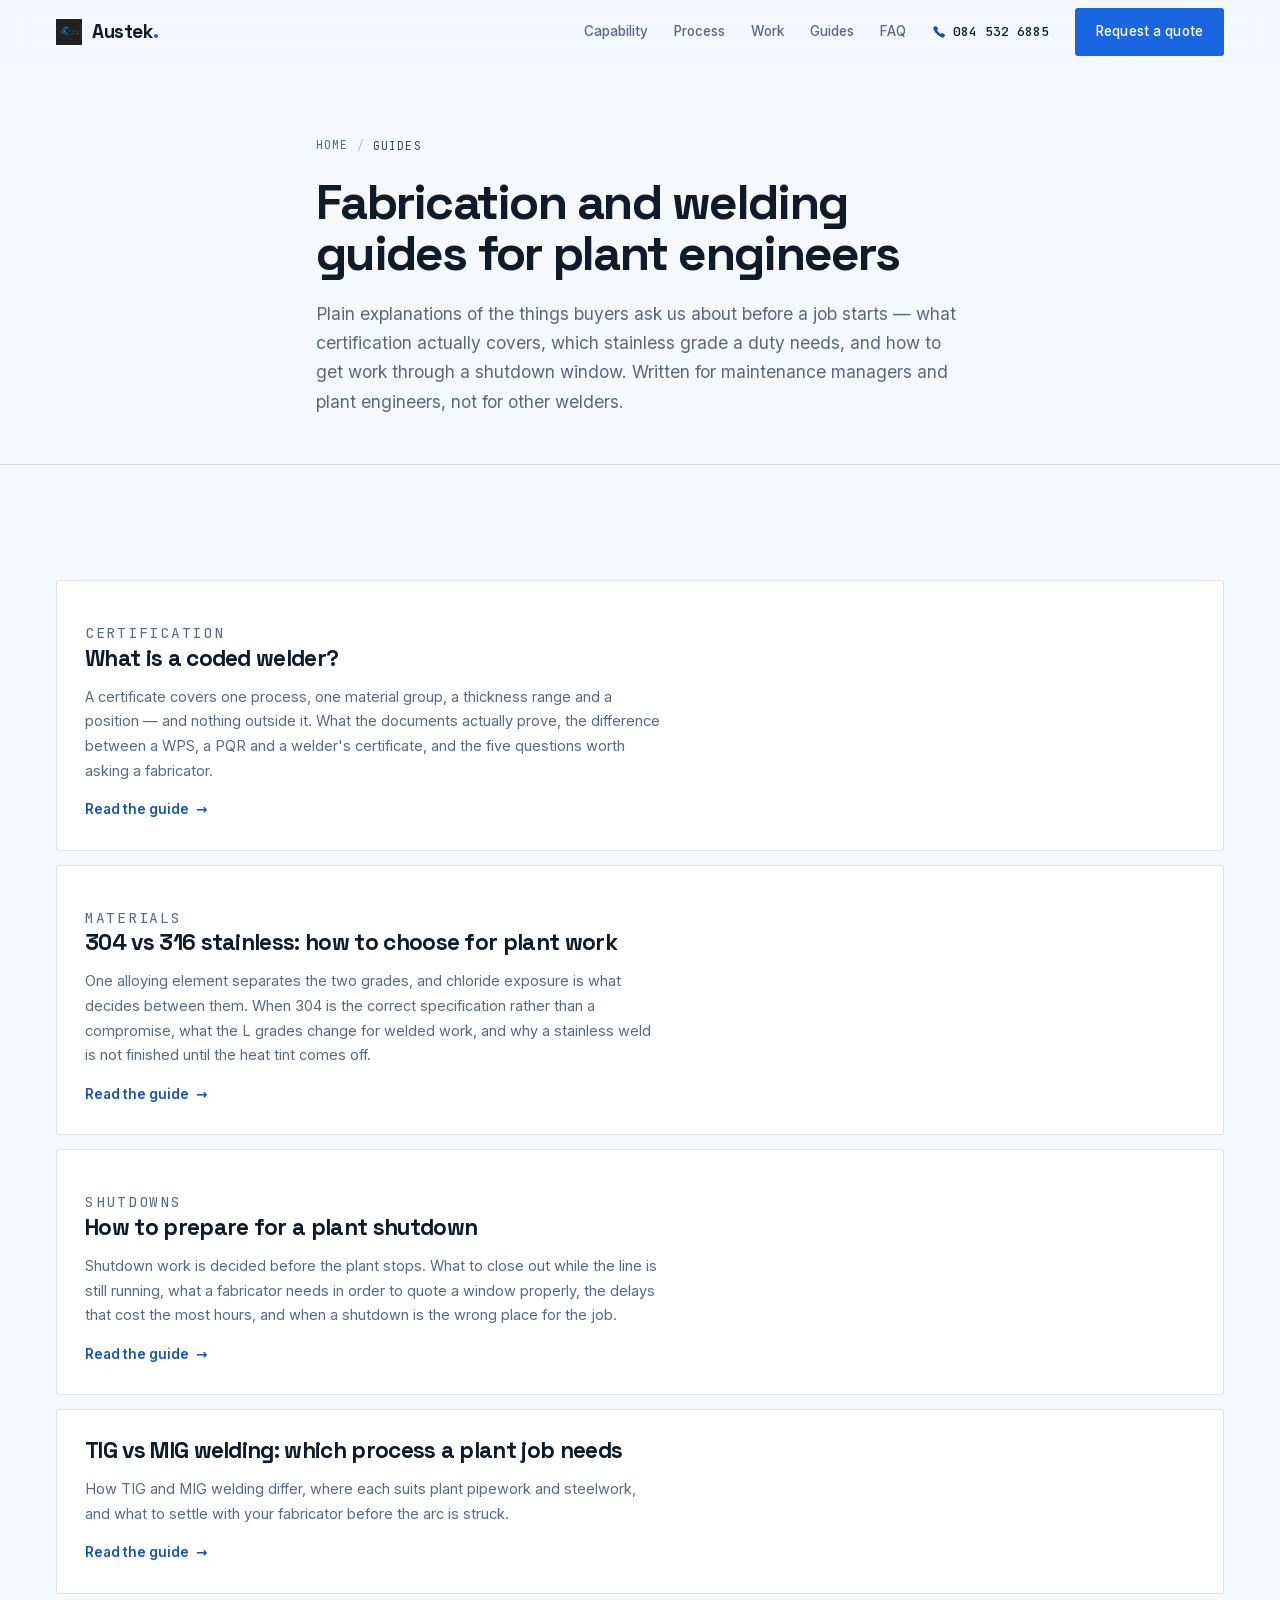
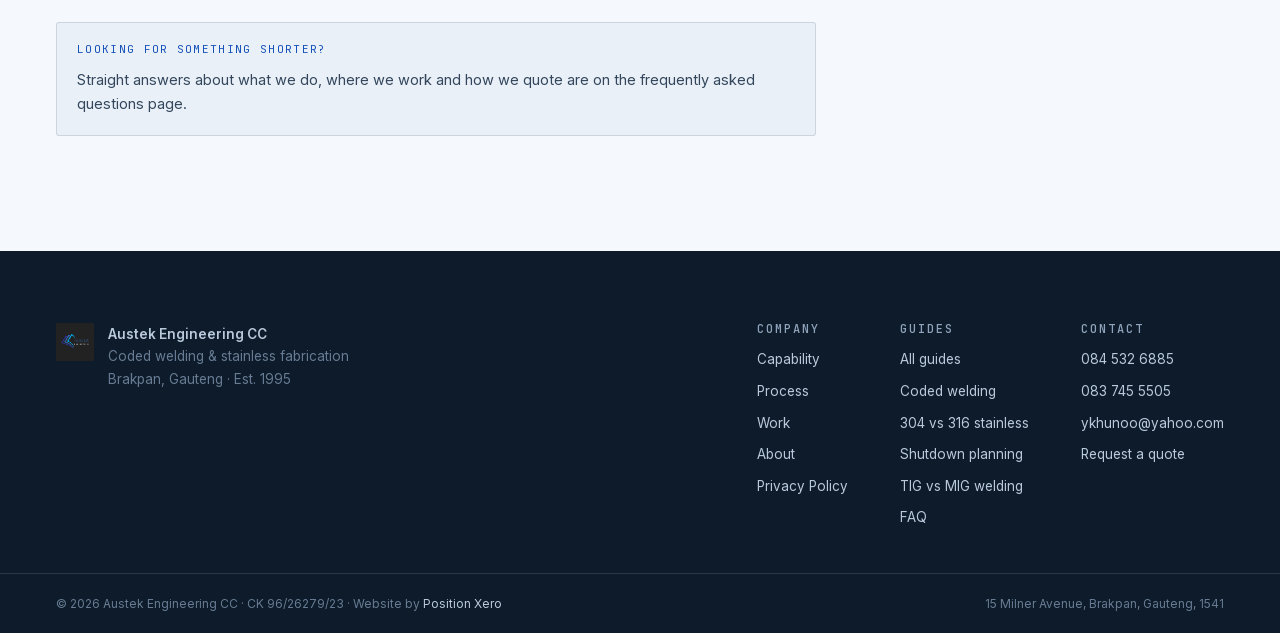
==== blog/index.html @ 7a865aeb "Fonts: test without the two font preloads The self-hosted fonts are still found from styles.css stra" ====
<!doctype html>
<html lang="en-ZA">
<head>
<meta charset="utf-8">
<meta name="viewport" content="width=device-width, initial-scale=1">
<script async src="https://www.googletagmanager.com/gtag/js?id=G-FDWZPK8DP4"></script>
<script>window.dataLayer = window.dataLayer || []; function gtag(){dataLayer.push(arguments);} gtag('js', new Date()); gtag('config', 'G-FDWZPK8DP4');</script>
<title>Fabrication &amp; Welding Guides for Plant Engineers | Austek</title>
<meta name="description" content="Practical guides for plant engineers in Gauteng: welder certification, TIG and MIG welding, stainless steel grades and plant shutdown planning.">
<meta name="theme-color" content="#0d1b2a">
<link rel="canonical" href="https://austekengineering.co.za/blog/">

<meta property="og:type" content="website">
<meta property="og:title" content="Guides — Austek Engineering">
<meta property="og:description" content="Practical guides on coded welding, TIG and MIG, stainless steel grades and plant shutdown work.">
<meta property="og:image" content="https://austekengineering.co.za/assets/img/job-pipework.jpg">
<meta property="og:url" content="https://austekengineering.co.za/blog/">
<meta property="og:locale" content="en_ZA">
<meta name="twitter:card" content="summary_large_image">

<link rel="icon" href="/assets/img/favicon.svg?v=4" type="image/svg+xml">
<link rel="apple-touch-icon" href="/assets/img/austek-logo.png">

<link rel="stylesheet" href="/assets/css/styles.css?v=11">
<link rel="stylesheet" href="/assets/css/pages.css?v=3">

<script type="application/ld+json">
{
  "@context":"https://schema.org",
  "@type":"Blog",
  "name":"Austek Engineering guides",
  "description":"Practical guides on coded welding, TIG and MIG, stainless steel grades and plant shutdown work.",
  "url":"https://austekengineering.co.za/blog/",
  "inLanguage":"en-ZA",
  "publisher":{"@type":"Organization","name":"Austek Engineering CC","@id":"https://austekengineering.co.za/#business"},
  "blogPost":[
    {
      "@type":"BlogPosting",
      "headline":"What is a coded welder?",
      "url":"https://austekengineering.co.za/blog/what-is-a-coded-welder/",
      "datePublished":"2026-09-23",
      "dateModified":"2026-09-23"
    },
    {
      "@type":"BlogPosting",
      "headline":"304 vs 316 stainless: how to choose for plant work",
      "url":"https://austekengineering.co.za/blog/304-vs-316-stainless-steel/",
      "datePublished":"2026-09-23",
      "dateModified":"2026-09-23"
    },
    {
      "@type":"BlogPosting",
      "headline":"How to prepare for a plant shutdown",
      "url":"https://austekengineering.co.za/blog/plant-shutdown-preparation/",
      "datePublished":"2026-09-23",
      "dateModified":"2026-09-23"
    },
    {
      "@type":"BlogPosting",
      "headline":"TIG vs MIG welding: which process a plant job needs",
      "url":"https://austekengineering.co.za/blog/tig-vs-mig-welding/",
      "datePublished":"2026-10-07",
      "dateModified":"2026-10-07"
    }
  ]
}
</script>
<script type="application/ld+json">
{
  "@context":"https://schema.org",
  "@type":"BreadcrumbList",
  "itemListElement":[
    {"@type":"ListItem","position":1,"name":"Home","item":"https://austekengineering.co.za/"},
    {"@type":"ListItem","position":2,"name":"Guides"}
  ]
}
</script>
<script type="text/javascript">(function(c,l,a,r,i,t,y){c[a]=c[a]||function(){(c[a].q=c[a].q||[]).push(arguments)};t=l.createElement(r);t.async=1;t.src="https://www.clarity.ms/tag/"+i;y=l.getElementsByTagName(r)[0];y.parentNode.insertBefore(t,y);})(window, document, "clarity", "script", "yxicixf503");</script>
</head>
<body>

<a class="skip" href="#main">Skip to content</a>

<header class="hdr" id="hdr">
  <div class="wrap hdr__in">
    <a class="brand" href="/" aria-label="Austek Engineering home">
      <img src="/assets/img/austek-logo.png" alt="" width="250" height="250" decoding="async">
      <span class="brand__name">Austek<span class="brand__dot">.</span></span>
    </a>

    <nav class="nav" id="nav" aria-label="Primary">
      <a href="/#capability">Capability</a>
      <a href="/#process">Process</a>
      <a href="/#work">Work</a>
      <a href="/blog/">Guides</a>
      <a href="/faq/">FAQ</a>
      <a class="nav__call" href="tel:+27845326885">
        <svg viewBox="0 0 16 16" width="14" height="14" aria-hidden="true"><path fill="currentColor" d="M5.2 1.6a1.2 1.2 0 0 0-1.6-.3L2.3 2.2C1.5 2.8 1.2 3.9 1.7 4.8a19.7 19.7 0 0 0 9.5 9.5c.9.5 2 .2 2.6-.6l.9-1.3a1.2 1.2 0 0 0-.3-1.6l-2.2-1.5a1.2 1.2 0 0 0-1.5.2l-.8.8a15.6 15.6 0 0 1-4.2-4.2l.8-.8a1.2 1.2 0 0 0 .2-1.5L5.2 1.6Z"/></svg>
        084 532 6885
      </a>
      <a class="btn btn--arc" href="/#contact">Request a quote</a>
    </nav>

    <button class="burger" id="burger" aria-expanded="false" aria-controls="nav" aria-label="Open menu">
      <span></span><span></span>
    </button>
  </div>
</header>

<main id="main">

  <section class="phead">
    <div class="wrap phead__in">
      <nav class="crumb" aria-label="Breadcrumb">
        <a href="/">Home</a> <i>/</i>
        <span aria-current="page">Guides</span>
      </nav>
      <h1>Fabrication and welding guides for plant engineers</h1>
      <p class="phead__sub">
        Plain explanations of the things buyers ask us about before a job starts &mdash; what
        certification actually covers, which stainless grade a duty needs, and how to get work
        through a shutdown window. Written for maintenance managers and plant engineers, not for
        other welders.
      </p>
    </div>
  </section>

  <section class="sec">
    <div class="wrap">
      <ul class="plist">

        <li class="pitem">
          <a href="/blog/what-is-a-coded-welder/">
            <p class="pitem__k">Certification</p>
            <h2>What is a coded welder?</h2>
            <p>
              A certificate covers one process, one material group, a thickness range and a position
              &mdash; and nothing outside it. What the documents actually prove, the difference
              between a WPS, a PQR and a welder's certificate, and the five questions worth asking
              a fabricator.
            </p>
            <span class="pitem__go">Read the guide <span aria-hidden="true">&rarr;</span></span>
          </a>
        </li>

        <li class="pitem">
          <a href="/blog/304-vs-316-stainless-steel/">
            <p class="pitem__k">Materials</p>
            <h2>304 vs 316 stainless: how to choose for plant work</h2>
            <p>
              One alloying element separates the two grades, and chloride exposure is what decides
              between them. When 304 is the correct specification rather than a compromise, what the
              L grades change for welded work, and why a stainless weld is not finished until the
              heat tint comes off.
            </p>
            <span class="pitem__go">Read the guide <span aria-hidden="true">&rarr;</span></span>
          </a>
        </li>

        <li class="pitem">
          <a href="/blog/plant-shutdown-preparation/">
            <p class="pitem__k">Shutdowns</p>
            <h2>How to prepare for a plant shutdown</h2>
            <p>
              Shutdown work is decided before the plant stops. What to close out while the line is
              still running, what a fabricator needs in order to quote a window properly, the delays
              that cost the most hours, and when a shutdown is the wrong place for the job.
            </p>
            <span class="pitem__go">Read the guide <span aria-hidden="true">&rarr;</span></span>
          </a>
        </li>

        <li class="pitem">
          <a href="/blog/tig-vs-mig-welding/">
            <h2>TIG vs MIG welding: which process a plant job needs</h2>
            <p>
              How TIG and MIG welding differ, where each suits plant pipework and steelwork, and what to settle with your fabricator before the arc is struck.
            </p>
            <span class="pitem__go">Read the guide <span aria-hidden="true">&rarr;</span></span>
          </a>
        </li>

      </ul>

      <div class="note" style="max-width:760px">
        <span class="note__k">Looking for something shorter?</span>
        <p>
          Straight answers about what we do, where we work and how we quote are on the
          <a href="/faq/">frequently asked questions page</a>.
        </p>
      </div>
    </div>
  </section>

</main>

<footer class="ftr">
  <div class="wrap ftr__in">
    <div class="ftr__brand">
      <img src="/assets/img/austek-logo.png" alt="" width="250" height="250" decoding="async" loading="lazy">
      <p><b>Austek Engineering CC</b><br>Coded welding &amp; stainless fabrication<br>Brakpan, Gauteng &middot; Est. 1995</p>
    </div>
    <nav class="ftr__nav" aria-label="Footer">
      <div>
        <h2>Company</h2>
        <a href="/#capability">Capability</a>
        <a href="/#process">Process</a>
        <a href="/#work">Work</a>
        <a href="/#about">About</a>
        <a href="/privacy/">Privacy Policy</a>
      </div>
      <div>
        <h2>Guides</h2>
        <a href="/blog/">All guides</a>
        <a href="/blog/what-is-a-coded-welder/">Coded welding</a>
        <a href="/blog/304-vs-316-stainless-steel/">304 vs 316 stainless</a>
        <a href="/blog/plant-shutdown-preparation/">Shutdown planning</a>
        <a href="/blog/tig-vs-mig-welding/">TIG vs MIG welding</a>
        <a href="/faq/">FAQ</a>
      </div>
      <div>
        <h2>Contact</h2>
        <a href="tel:+27845326885">084 532 6885</a>
        <a href="tel:+27837455505">083 745 5505</a>
        <a href="mailto:ykhunoo@yahoo.com">ykhunoo@yahoo.com</a>
        <a href="/#contact">Request a quote</a>
      </div>
    </nav>
  </div>
  <div class="wrap ftr__base">
    <p>&copy; <span id="yr">2026</span> Austek Engineering CC &middot; CK 96/26279/23<span class="ftr__sep" aria-hidden="true"> &middot; </span><span class="ftr__credit">Website by <a href="https://www.positionxero.com/">Position Xero</a></span></p>
    <p>15 Milner Avenue, Brakpan, Gauteng, 1541</p>
  </div>
</footer>

<a class="callfab" href="tel:+27845326885" aria-label="Call Austek Engineering">
  <svg viewBox="0 0 16 16" width="20" height="20" aria-hidden="true"><path fill="currentColor" d="M5.2 1.6a1.2 1.2 0 0 0-1.6-.3L2.3 2.2C1.5 2.8 1.2 3.9 1.7 4.8a19.7 19.7 0 0 0 9.5 9.5c.9.5 2 .2 2.6-.6l.9-1.3a1.2 1.2 0 0 0-.3-1.6l-2.2-1.5a1.2 1.2 0 0 0-1.5.2l-.8.8a15.6 15.6 0 0 1-4.2-4.2l.8-.8a1.2 1.2 0 0 0 .2-1.5L5.2 1.6Z"/></svg>
</a>

<script src="/assets/js/main.js?v=5" defer></script>
</body>
</html>
---- assets/css/styles.css ----
/* ==========================================================
   Austek Engineering CC — stylesheet
   White ground, navy ink, arc-blue accent.
   Navy panels bookend the page: hero, contact, footer.
   ========================================================== */

/* Fonts, served from this site (18 October 2026). These are Google Fonts' own
   files and @font-face rules for the old fonts.googleapis.com link (Space
   Grotesk v22, Inter v20, JetBrains Mono v24; Latin and Latin Extended
   subsets), so the text looks exactly as before. The page no longer waits for
   a stylesheet from two other servers before it can paint. */
@font-face{font-family:'Inter';font-style:normal;font-weight:400;font-display:swap;src:url(/assets/fonts/inter-latin-ext.woff2) format('woff2');unicode-range:U+0100-02BA, U+02BD-02C5, U+02C7-02CC, U+02CE-02D7, U+02DD-02FF, U+0304, U+0308, U+0329, U+1D00-1DBF, U+1E00-1E9F, U+1EF2-1EFF, U+2020, U+20A0-20AB, U+20AD-20C4, U+2113, U+2C60-2C7F, U+A720-A7FF}
@font-face{font-family:'Inter';font-style:normal;font-weight:400;font-display:swap;src:url(/assets/fonts/inter-latin.woff2) format('woff2');unicode-range:U+0000-00FF, U+0131, U+0152-0153, U+02BB-02BC, U+02C6, U+02DA, U+02DC, U+0304, U+0308, U+0329, U+2000-206F, U+20AC, U+2122, U+2191, U+2193, U+2212, U+2215, U+FEFF, U+FFFD}
@font-face{font-family:'Inter';font-style:normal;font-weight:500;font-display:swap;src:url(/assets/fonts/inter-latin-ext.woff2) format('woff2');unicode-range:U+0100-02BA, U+02BD-02C5, U+02C7-02CC, U+02CE-02D7, U+02DD-02FF, U+0304, U+0308, U+0329, U+1D00-1DBF, U+1E00-1E9F, U+1EF2-1EFF, U+2020, U+20A0-20AB, U+20AD-20C4, U+2113, U+2C60-2C7F, U+A720-A7FF}
@font-face{font-family:'Inter';font-style:normal;font-weight:500;font-display:swap;src:url(/assets/fonts/inter-latin.woff2) format('woff2');unicode-range:U+0000-00FF, U+0131, U+0152-0153, U+02BB-02BC, U+02C6, U+02DA, U+02DC, U+0304, U+0308, U+0329, U+2000-206F, U+20AC, U+2122, U+2191, U+2193, U+2212, U+2215, U+FEFF, U+FFFD}
@font-face{font-family:'Inter';font-style:normal;font-weight:600;font-display:swap;src:url(/assets/fonts/inter-latin-ext.woff2) format('woff2');unicode-range:U+0100-02BA, U+02BD-02C5, U+02C7-02CC, U+02CE-02D7, U+02DD-02FF, U+0304, U+0308, U+0329, U+1D00-1DBF, U+1E00-1E9F, U+1EF2-1EFF, U+2020, U+20A0-20AB, U+20AD-20C4, U+2113, U+2C60-2C7F, U+A720-A7FF}
@font-face{font-family:'Inter';font-style:normal;font-weight:600;font-display:swap;src:url(/assets/fonts/inter-latin.woff2) format('woff2');unicode-range:U+0000-00FF, U+0131, U+0152-0153, U+02BB-02BC, U+02C6, U+02DA, U+02DC, U+0304, U+0308, U+0329, U+2000-206F, U+20AC, U+2122, U+2191, U+2193, U+2212, U+2215, U+FEFF, U+FFFD}
@font-face{font-family:'JetBrains Mono';font-style:normal;font-weight:400;font-display:swap;src:url(/assets/fonts/jetbrains-mono-latin-ext.woff2) format('woff2');unicode-range:U+0100-02BA, U+02BD-02C5, U+02C7-02CC, U+02CE-02D7, U+02DD-02FF, U+0304, U+0308, U+0329, U+1D00-1DBF, U+1E00-1E9F, U+1EF2-1EFF, U+2020, U+20A0-20AB, U+20AD-20C4, U+2113, U+2C60-2C7F, U+A720-A7FF}
@font-face{font-family:'JetBrains Mono';font-style:normal;font-weight:400;font-display:swap;src:url(/assets/fonts/jetbrains-mono-latin.woff2) format('woff2');unicode-range:U+0000-00FF, U+0131, U+0152-0153, U+02BB-02BC, U+02C6, U+02DA, U+02DC, U+0304, U+0308, U+0329, U+2000-206F, U+20AC, U+2122, U+2191, U+2193, U+2212, U+2215, U+FEFF, U+FFFD}
@font-face{font-family:'JetBrains Mono';font-style:normal;font-weight:500;font-display:swap;src:url(/assets/fonts/jetbrains-mono-latin-ext.woff2) format('woff2');unicode-range:U+0100-02BA, U+02BD-02C5, U+02C7-02CC, U+02CE-02D7, U+02DD-02FF, U+0304, U+0308, U+0329, U+1D00-1DBF, U+1E00-1E9F, U+1EF2-1EFF, U+2020, U+20A0-20AB, U+20AD-20C4, U+2113, U+2C60-2C7F, U+A720-A7FF}
@font-face{font-family:'JetBrains Mono';font-style:normal;font-weight:500;font-display:swap;src:url(/assets/fonts/jetbrains-mono-latin.woff2) format('woff2');unicode-range:U+0000-00FF, U+0131, U+0152-0153, U+02BB-02BC, U+02C6, U+02DA, U+02DC, U+0304, U+0308, U+0329, U+2000-206F, U+20AC, U+2122, U+2191, U+2193, U+2212, U+2215, U+FEFF, U+FFFD}
@font-face{font-family:'Space Grotesk';font-style:normal;font-weight:500;font-display:swap;src:url(/assets/fonts/space-grotesk-latin-ext.woff2) format('woff2');unicode-range:U+0100-02BA, U+02BD-02C5, U+02C7-02CC, U+02CE-02D7, U+02DD-02FF, U+0304, U+0308, U+0329, U+1D00-1DBF, U+1E00-1E9F, U+1EF2-1EFF, U+2020, U+20A0-20AB, U+20AD-20C4, U+2113, U+2C60-2C7F, U+A720-A7FF}
@font-face{font-family:'Space Grotesk';font-style:normal;font-weight:500;font-display:swap;src:url(/assets/fonts/space-grotesk-latin.woff2) format('woff2');unicode-range:U+0000-00FF, U+0131, U+0152-0153, U+02BB-02BC, U+02C6, U+02DA, U+02DC, U+0304, U+0308, U+0329, U+2000-206F, U+20AC, U+2122, U+2191, U+2193, U+2212, U+2215, U+FEFF, U+FFFD}
@font-face{font-family:'Space Grotesk';font-style:normal;font-weight:600;font-display:swap;src:url(/assets/fonts/space-grotesk-latin-ext.woff2) format('woff2');unicode-range:U+0100-02BA, U+02BD-02C5, U+02C7-02CC, U+02CE-02D7, U+02DD-02FF, U+0304, U+0308, U+0329, U+1D00-1DBF, U+1E00-1E9F, U+1EF2-1EFF, U+2020, U+20A0-20AB, U+20AD-20C4, U+2113, U+2C60-2C7F, U+A720-A7FF}
@font-face{font-family:'Space Grotesk';font-style:normal;font-weight:600;font-display:swap;src:url(/assets/fonts/space-grotesk-latin.woff2) format('woff2');unicode-range:U+0000-00FF, U+0131, U+0152-0153, U+02BB-02BC, U+02C6, U+02DA, U+02DC, U+0304, U+0308, U+0329, U+2000-206F, U+20AC, U+2122, U+2191, U+2193, U+2212, U+2215, U+FEFF, U+FFFD}
@font-face{font-family:'Space Grotesk';font-style:normal;font-weight:700;font-display:swap;src:url(/assets/fonts/space-grotesk-latin-ext.woff2) format('woff2');unicode-range:U+0100-02BA, U+02BD-02C5, U+02C7-02CC, U+02CE-02D7, U+02DD-02FF, U+0304, U+0308, U+0329, U+1D00-1DBF, U+1E00-1E9F, U+1EF2-1EFF, U+2020, U+20A0-20AB, U+20AD-20C4, U+2113, U+2C60-2C7F, U+A720-A7FF}
@font-face{font-family:'Space Grotesk';font-style:normal;font-weight:700;font-display:swap;src:url(/assets/fonts/space-grotesk-latin.woff2) format('woff2');unicode-range:U+0000-00FF, U+0131, U+0152-0153, U+02BB-02BC, U+02C6, U+02DA, U+02DC, U+0304, U+0308, U+0329, U+2000-206F, U+20AC, U+2122, U+2191, U+2193, U+2212, U+2215, U+FEFF, U+FFFD}

:root{
  /* light ground */
  --paper:#f5f8fc;
  --paper-2:#e9f0f8;
  --paper-3:#ffffff;
  --rule:rgba(13,27,42,.13);
  --rule-2:rgba(13,27,42,.26);

  /* ink */
  --ink:#0d1b2a;
  --ink-2:#33465c;
  --ink-3:#57697f;
  --ink-4:#8496aa;

  /* dark panels */
  --void:#0d1b2a;
  --void-2:#12253a;
  --void-3:#1a3350;
  --void-4:#24415f;
  --hair:rgba(238,244,251,.13);
  --hair-2:rgba(238,244,251,.24);
  --fg:#eef4fb;
  --fg-2:#b9c9db;
  --fg-3:#8fa3ba;
  --fg-4:#677c93;

  /* accent */
  --arc:#1a66e0;
  --arc-2:#3a82f0;
  --arc-ink:#1550b8;   /* blue that passes contrast for small text on white */

  --d:'Space Grotesk',system-ui,-apple-system,sans-serif;
  --b:'Inter',system-ui,-apple-system,sans-serif;
  --m:'JetBrains Mono',ui-monospace,SFMono-Regular,Menlo,monospace;

  --wrap:1280px;
  --pad:clamp(20px,4.4vw,56px);
  --sec:clamp(72px,9vw,132px);
  --hdr:64px;
  --ease:cubic-bezier(.22,1,.36,1);
}

*,*::before,*::after{box-sizing:border-box}
html{scroll-behavior:smooth;scroll-padding-top:calc(var(--hdr) + 12px);-webkit-text-size-adjust:100%}
body{
  margin:0;background:var(--paper);color:var(--ink);
  font-family:var(--b);font-size:16px;line-height:1.6;
  -webkit-font-smoothing:antialiased;overflow-x:hidden;
}
img{max-width:100%;height:auto;display:block}
a{color:inherit;text-decoration:none}
button,input,select,textarea{font:inherit;color:inherit}
h1,h2,h3,h4{font-family:var(--d);font-weight:700;letter-spacing:-.03em;line-height:1.02;margin:0}
p{margin:0}
::selection{background:var(--arc);color:#fff}

.wrap{width:100%;max-width:var(--wrap);margin-inline:auto;padding-inline:var(--pad)}
.skip{position:absolute;left:-9999px;top:0;z-index:200;background:var(--arc);color:#fff;padding:12px 18px;font-weight:600}
.skip:focus{left:0}
:focus-visible{outline:2px solid var(--arc);outline-offset:3px}

.dot{display:inline-block;width:6px;height:6px;border-radius:50%;background:var(--arc);flex:none}
.dot--live{background:#3aa85a;box-shadow:0 0 0 0 rgba(58,168,90,.5);animation:pulse 2.4s infinite}
@keyframes pulse{70%{box-shadow:0 0 0 7px rgba(58,168,90,0)}100%{box-shadow:0 0 0 0 rgba(58,168,90,0)}}

/* ───────── buttons ───────── */
.btn{
  display:inline-flex;align-items:center;justify-content:center;gap:9px;
  padding:12px 20px;border:1px solid transparent;border-radius:3px;
  font-family:var(--b);font-size:14px;font-weight:600;letter-spacing:.01em;
  cursor:pointer;transition:background .18s,border-color .18s,color .18s,transform .18s var(--ease);
}
.btn--lg{padding:15px 26px;font-size:15px}
.btn--full{width:100%}
.btn--arc{background:var(--arc);color:#fff}
.btn--arc:hover{background:var(--arc-2)}
.btn--ghost{border-color:var(--rule-2);color:var(--ink)}
.btn--ghost:hover{background:rgba(13,27,42,.06);border-color:var(--ink-3)}
.btn:active{transform:translateY(1px)}
/* ghost buttons sitting on a dark panel */
.hero .btn--ghost{border-color:var(--hair-2);color:var(--fg)}
.hero .btn--ghost:hover{background:rgba(238,244,251,.08);border-color:var(--fg-4)}

/* ───────── header ───────── */
.hdr{
  position:fixed;inset:0 0 auto 0;z-index:100;height:var(--hdr);
  background:rgba(245,248,252,.82);backdrop-filter:blur(14px);-webkit-backdrop-filter:blur(14px);
  border-bottom:1px solid transparent;transition:border-color .3s,background .3s;
}
.hdr.is-stuck{border-bottom-color:var(--rule);background:rgba(245,248,252,.96)}
.hdr__in{display:flex;align-items:center;justify-content:space-between;height:var(--hdr)}
.brand{display:inline-flex;align-items:center;gap:10px}
.brand img{width:26px;height:26px}
.brand__name{font-family:var(--d);font-weight:700;font-size:19px;letter-spacing:-.02em;color:var(--ink)}
.brand__dot{color:var(--arc)}

.nav{display:flex;align-items:center;gap:26px}
.nav>a{font-size:13.5px;font-weight:500;color:var(--ink-3);transition:color .18s}
.nav>a:hover{color:var(--ink)}
/* The header quote button is a .nav>a too, which turned its label grey on blue; keep it white. */
.nav>a.btn--arc,.nav>a.btn--arc:hover{color:#fff}
.nav__call{display:inline-flex;align-items:center;gap:7px;font-family:var(--m);font-size:13px!important;color:var(--ink)!important}
.nav__call svg{color:var(--arc-ink)}

.burger{display:none;width:40px;height:40px;background:none;border:1px solid var(--rule-2);border-radius:3px;cursor:pointer;padding:0;place-items:center;gap:5px}
.burger span{display:block;width:16px;height:1.5px;background:var(--ink);transition:transform .25s,opacity .2s}
/* The two grid rows stretch to fill the 38px inside the border, so the bars
   sit 21.5px apart, not 6.5px; at 3.25px they never met and drew a ">".
   10.75px brings both to the centre and makes the X. */
.burger[aria-expanded="true"] span:first-child{transform:translateY(10.75px) rotate(45deg)}
.burger[aria-expanded="true"] span:last-child{transform:translateY(-10.75px) rotate(-45deg)}

/* ───────── hero (dark panel) ───────── */
.hero{
  position:relative;background:var(--void);color:var(--fg);overflow:hidden;
  padding-top:calc(var(--hdr) + clamp(48px,7vw,92px));
  padding-bottom:clamp(48px,7vw,88px);
}
.weld{position:absolute;inset:0;width:100%;height:100%;display:block;z-index:0;pointer-events:none}
.hero::after{ /* keep text legible over the animation */
  content:'';position:absolute;inset:0;z-index:1;pointer-events:none;
  background:
    linear-gradient(180deg,rgba(13,27,42,.92) 0%,rgba(13,27,42,.88) 52%,rgba(13,27,42,.42) 84%,rgba(13,27,42,.12) 100%),
    linear-gradient(90deg,rgba(13,27,42,.62) 0%,rgba(13,27,42,.18) 58%,rgba(13,27,42,0) 100%);
}
.hero__in{position:relative;z-index:2;display:grid;grid-template-columns:minmax(0,1.05fr) minmax(0,.72fr);gap:clamp(32px,5vw,72px);align-items:center}

.tag{display:inline-flex;align-items:center;gap:9px;font-family:var(--m);font-size:11.5px;letter-spacing:.14em;text-transform:uppercase;color:var(--fg-3);margin-bottom:22px}
.hero__h1{font-size:clamp(3.2rem,10vw,7.2rem);letter-spacing:-.05em;line-height:.9;color:var(--fg)}
.arc{color:var(--arc)}
.hero__sub{margin-top:26px;max-width:46ch;font-size:clamp(1rem,1.5vw,1.12rem);color:var(--fg-2);line-height:1.65}
.hero__cta{display:flex;flex-wrap:wrap;gap:12px;margin-top:34px}

.creds{list-style:none;padding:0;margin:42px 0 0;display:flex;flex-direction:column;gap:12px;border-top:1px solid var(--hair);padding-top:22px}
.creds li{display:flex;align-items:center;gap:14px;font-family:var(--m);font-size:12.5px;letter-spacing:.06em;text-transform:uppercase;color:var(--fg-3)}
.creds__n{color:var(--arc);font-size:11px}

.hero__fig{margin:0;position:relative;border:1px solid var(--hair)}
.hero__fig img{width:100%;aspect-ratio:933/1180;object-fit:cover;filter:contrast(1.06) saturate(.9)}
.hero__fig figcaption{
  position:absolute;left:0;bottom:0;right:0;display:flex;align-items:center;gap:9px;
  padding:12px 14px;background:linear-gradient(transparent,rgba(13,27,42,.92));
  font-family:var(--m);font-size:11px;letter-spacing:.12em;text-transform:uppercase;color:var(--fg-2);
}

/* ───────── trust bar ───────── */
.trust{border-bottom:1px solid var(--rule);background:var(--paper-2)}
.trust__in{display:grid;grid-template-columns:repeat(4,1fr)}
.trust__i{padding:clamp(24px,3.4vw,40px) 0;text-align:center;border-left:1px solid var(--rule)}
.trust__i:first-child{border-left:none}
.trust__i b{display:block;font-family:var(--d);font-size:clamp(2rem,4vw,3rem);letter-spacing:-.04em;color:var(--ink);line-height:1}
.trust__i b i{font-style:normal;color:var(--arc-ink);font-size:.6em}
.trust__word{color:var(--arc-ink)!important}
.trust__i span{display:block;margin-top:9px;font-family:var(--m);font-size:12px;letter-spacing:.1em;text-transform:uppercase;color:var(--ink-3)}

/* ───────── marquee ───────── */
.mq{overflow:hidden;border-bottom:1px solid var(--rule);padding:16px 0;background:var(--paper)}
.mq__t{display:flex;align-items:center;gap:22px;width:max-content;animation:slide 42s linear infinite}
.mq__t span{font-family:var(--d);font-size:clamp(1.1rem,2.2vw,1.6rem);font-weight:600;letter-spacing:-.02em;color:var(--ink-4);white-space:nowrap}
.mq__t i{color:var(--arc);font-style:normal}
@keyframes slide{to{transform:translateX(-50%)}}

/* ───────── sections ───────── */
.sec{padding-block:var(--sec)}
.sec--rule{border-top:1px solid var(--rule)}
.shead{max-width:640px;margin-bottom:clamp(40px,5vw,64px)}
.shead__k{display:flex;align-items:center;gap:12px;font-family:var(--m);font-size:12px;letter-spacing:.16em;text-transform:uppercase;color:var(--ink-3);margin-bottom:18px}
.shead__k span{color:var(--arc-ink)}
.shead__h{font-size:clamp(2rem,4.6vw,3.4rem);color:var(--ink)}
.shead__p{margin-top:20px;color:var(--ink-3);line-height:1.7;max-width:56ch}

/* ───────── capability cards ───────── */
.cards{list-style:none;padding:0;margin:0;display:grid;grid-template-columns:repeat(3,1fr);gap:1px;background:var(--rule);border:1px solid var(--rule)}
.card{background:var(--paper-3);padding:clamp(24px,3vw,34px);transition:background .22s}
.card:hover{background:#fff}
.card__n{display:block;font-family:var(--m);font-size:11.5px;color:var(--arc-ink);letter-spacing:.1em;margin-bottom:16px}
.card h3{font-size:1.28rem;margin-bottom:12px;color:var(--ink)}
.card p{color:var(--ink-3);font-size:14.5px;line-height:1.68}

/* ───────── process ───────── */
.proc{display:grid;grid-template-columns:minmax(0,1fr);gap:0}
.steps{list-style:none;padding:0;margin:0;display:grid;grid-template-columns:repeat(5,1fr);gap:1px;background:var(--rule);border:1px solid var(--rule)}
.step{background:var(--paper-3);padding:clamp(22px,2.6vw,30px);position:relative}
.step__n{display:block;font-family:var(--m);font-size:11.5px;color:var(--arc-ink);letter-spacing:.1em;margin-bottom:14px}
.step h3{font-size:1.08rem;margin-bottom:10px;color:var(--ink)}
.step p{color:var(--ink-3);font-size:13.6px;line-height:1.6}

.spec{margin-top:1px;border:1px solid var(--rule);background:var(--rule);display:grid;grid-template-columns:repeat(6,1fr);gap:1px}
.spec__row{padding:16px 20px;background:var(--paper-2);display:flex;flex-direction:column;gap:5px}
.spec__row span{font-family:var(--m);font-size:12px;letter-spacing:.14em;text-transform:uppercase;color:var(--ink-3)}
.spec__row b{font-size:13.5px;font-weight:500;color:var(--ink-2)}

/* ───────── gallery ───────── */
.gal{list-style:none;padding:0;margin:0;display:grid;grid-template-columns:repeat(4,1fr);grid-auto-rows:200px;gap:12px}
.gal__i{position:relative;overflow:hidden;border:1px solid var(--rule);grid-column:span 2;grid-row:span 1;background:var(--paper-2)}
.gal__i--tall{grid-column:span 2;grid-row:span 2}
.gal__i img{width:100%;height:100%;object-fit:cover;filter:contrast(1.04) saturate(.92);transition:transform .6s var(--ease),filter .4s}
.gal__i:hover img{transform:scale(1.045);filter:contrast(1.07) saturate(1)}
.gal__c{
  position:absolute;left:0;right:0;bottom:0;display:flex;align-items:center;gap:10px;
  padding:14px 16px;background:linear-gradient(transparent,rgba(13,27,42,.9));
  font-family:var(--m);font-size:11px;letter-spacing:.12em;text-transform:uppercase;color:var(--fg-2);
}
.gal__c i{color:var(--arc);font-style:normal}

/* ───────── sites ───────── */
.sites{list-style:none;padding:0;margin:0;display:grid;grid-template-columns:repeat(3,1fr);gap:1px;background:var(--rule);border:1px solid var(--rule)}
.site{background:var(--paper-3);padding:clamp(24px,3vw,34px)}
.site__st{display:inline-flex;align-items:center;gap:8px;font-family:var(--m);font-size:12px;letter-spacing:.14em;text-transform:uppercase;color:var(--ink-3);margin-bottom:18px}
.site__st--on{color:#2b8347}
.site h3{font-size:1.35rem;margin-bottom:6px;color:var(--ink)}
.site__loc{font-family:var(--m);font-size:11px;letter-spacing:.14em;text-transform:uppercase;color:var(--arc-ink);margin-bottom:14px}
.site p:last-of-type{color:var(--ink-3);font-size:14.5px;line-height:1.68}
.site--next{background:var(--paper-2)}
.site__link{display:inline-flex;align-items:center;gap:8px;margin-top:18px;font-weight:600;font-size:14.5px;color:var(--arc-ink)}
.site__link:hover{gap:12px;transition:gap .2s}

/* ───────── about ───────── */
.about__in{display:grid;grid-template-columns:minmax(0,1.12fr) minmax(0,.72fr);gap:clamp(32px,5vw,68px);align-items:start}
.quote{margin:0 0 32px;padding:24px 0 24px 26px;border-left:2px solid var(--arc)}
.quote p{font-family:var(--d);font-size:clamp(1.15rem,2vw,1.5rem);font-weight:500;letter-spacing:-.02em;line-height:1.35;color:var(--ink)}
.quote footer{margin-top:16px;display:flex;flex-direction:column;gap:3px}
.quote footer b{font-family:var(--m);font-size:12px;letter-spacing:.1em;text-transform:uppercase;color:var(--ink-2);font-weight:500}
.quote footer span{font-family:var(--m);font-size:10.5px;letter-spacing:.14em;text-transform:uppercase;color:var(--ink-4)}
.prose{display:flex;flex-direction:column;gap:17px}
.prose p{color:var(--ink-3);line-height:1.75;font-size:15px}
.about__fig{margin:0;border:1px solid var(--rule)}
.about__fig img{width:100%;aspect-ratio:1/1.06;object-fit:cover;filter:contrast(1.04) saturate(.92)}

.vals{list-style:none;padding:0;margin:clamp(48px,6vw,80px) 0 0;display:grid;grid-template-columns:repeat(4,1fr);gap:1px;background:var(--rule);border:1px solid var(--rule)}
.val{background:var(--paper-3);padding:clamp(22px,2.6vw,30px)}
.val__n{display:block;font-family:var(--m);font-size:11px;color:var(--arc-ink);letter-spacing:.1em;margin-bottom:14px}
.val h3{font-size:1.05rem;margin-bottom:10px;color:var(--ink)}
.val p{color:var(--ink-3);font-size:13.6px;line-height:1.62}

/* ───────── contact (dark panel) ───────── */
.contact{background:var(--void-2);color:var(--fg);border-top:1px solid var(--rule)}
.contact .shead__h{color:var(--fg)}
.contact .shead__k{color:var(--fg-3)}
.contact .shead__k span{color:var(--arc)}
.contact .shead__p{color:var(--fg-2)}
.contact__in{display:grid;grid-template-columns:minmax(0,1fr) minmax(0,1.02fr);gap:clamp(36px,5vw,72px);align-items:start}
.det{list-style:none;padding:0;margin:clamp(32px,4vw,48px) 0 0;display:flex;flex-direction:column;gap:26px}
.det li{display:flex;flex-direction:column;gap:6px;padding-bottom:22px;border-bottom:1px solid var(--hair)}
.det li:last-child{border-bottom:none}
.det__k{font-family:var(--m);font-size:12px;letter-spacing:.16em;text-transform:uppercase;color:var(--fg-3)}
.det__v{font-size:16px;color:var(--fg-2);transition:color .18s;line-height:1.5}
a.det__v:hover{color:var(--arc)}
.det__v--big{font-family:var(--d);font-size:clamp(1.5rem,2.6vw,2rem);font-weight:700;letter-spacing:-.03em;color:var(--fg)}
.det__v--mono{font-family:var(--m);font-size:14px}

.fwrap{border:1px solid var(--hair);background:var(--void)}
.form{padding:clamp(24px,3vw,36px);display:flex;flex-direction:column;gap:18px}
.form__t{font-family:var(--m);font-size:11px;letter-spacing:.16em;text-transform:uppercase;color:var(--fg-4)}
.form__grid{display:grid;grid-template-columns:1fr 1fr;gap:18px}
.f{display:flex;flex-direction:column;gap:8px}
.f__l{font-family:var(--m);font-size:12px;letter-spacing:.14em;text-transform:uppercase;color:var(--fg-3)}
.f__l i{color:var(--arc);font-style:normal}
.f__i{
  width:100%;padding:12px 14px;background:var(--void-3);
  border:1px solid var(--hair);border-radius:3px;color:var(--fg);font-size:15px;
  transition:border-color .18s,background .18s;
}
.f__i:focus{outline:none;border-color:var(--arc);background:var(--void-4)}
.f__i--ta{resize:vertical;min-height:112px;font-family:var(--b);line-height:1.6}
.f__i::placeholder{color:var(--fg-4)}
select.f__i{appearance:none;background-image:linear-gradient(45deg,transparent 50%,var(--fg-3) 50%),linear-gradient(135deg,var(--fg-3) 50%,transparent 50%);background-position:calc(100% - 19px) 20px,calc(100% - 14px) 20px;background-size:5px 5px;background-repeat:no-repeat}
.f__e{font-size:12px;color:#ff8f8f;min-height:0}
.f.is-bad .f__i{border-color:#ff8f8f}
.hp{position:absolute;left:-9999px;width:1px;height:1px;opacity:0}
.form__note{font-size:12.5px;color:var(--fg-4);line-height:1.6}
.form__note a{color:var(--arc)}
.form.is-sent .form__note{color:#6fdc8c}

/* ───────── footer (dark) ───────── */
.ftr{background:var(--void);color:var(--fg);padding-top:clamp(48px,6vw,72px)}
.ftr__in{display:flex;flex-wrap:wrap;gap:44px;justify-content:space-between;padding-bottom:44px}
.ftr__brand{display:flex;gap:14px;align-items:flex-start;max-width:340px}
.ftr__brand img{width:38px;height:38px}
.ftr__brand p{font-size:13.5px;color:var(--fg-4);line-height:1.65}
.ftr__brand b{color:var(--fg-2);font-weight:600}
.ftr__nav{display:flex;flex-wrap:wrap;gap:52px}
.ftr__nav div{display:flex;flex-direction:column;gap:10px}
.ftr__nav h2,.ftr__nav h4{font-family:var(--m);font-size:12px;letter-spacing:.16em;text-transform:uppercase;color:var(--fg-3);font-weight:500;margin-bottom:4px}
.ftr__nav a{font-size:13.5px;color:var(--fg-2);transition:color .18s}
.ftr__nav a:hover{color:var(--arc)}
.ftr__base{display:flex;flex-wrap:wrap;gap:10px;justify-content:space-between;padding-block:20px;border-top:1px solid var(--hair)}
.ftr__base p{font-size:12px;color:var(--fg-4)}

/* ───────── mobile call button ───────── */
.callfab{
  position:fixed;right:18px;bottom:18px;z-index:90;display:none;
  width:54px;height:54px;border-radius:50%;background:var(--arc);color:#fff;
  place-items:center;box-shadow:0 10px 26px -6px rgba(26,102,224,.5);
}

/* ───────── reveal (progressive enhancement only) ───────── */
.js .reveal{opacity:0;transform:translateY(18px)}
.js .reveal.is-in{opacity:1;transform:none;transition:opacity .7s var(--ease),transform .7s var(--ease)}

/* ───────── responsive ───────── */
@media (max-width:1120px){
  .steps{grid-template-columns:repeat(2,1fr)}
  .steps .step:nth-child(5){grid-column:span 2}
  .spec{grid-template-columns:repeat(3,1fr)}
}
@media (max-width:1000px){
  .cards{grid-template-columns:repeat(2,1fr)}
  .sites{grid-template-columns:1fr}
  .vals{grid-template-columns:repeat(2,1fr)}
  .hero__in{grid-template-columns:1fr;gap:36px}
  .hero__fig{max-width:480px}
  .about__in{grid-template-columns:1fr}
  .about__fig{max-width:480px}
  .contact__in{grid-template-columns:1fr}
  .gal{grid-template-columns:repeat(2,1fr)}
  .gal__i,.gal__i--tall{grid-column:span 1;grid-row:span 1}
  .gal__i--tall{grid-column:span 2;grid-row:span 1}
  .hero::after{background:linear-gradient(180deg,rgba(13,27,42,.9) 0%,rgba(13,27,42,.86) 60%,rgba(13,27,42,.3) 92%,rgba(13,27,42,.1) 100%)}
}
@media (max-width:820px){
  .nav{
    position:fixed;inset:var(--hdr) 0 auto 0;flex-direction:column;align-items:stretch;gap:0;
    background:var(--paper-2);border-bottom:1px solid var(--rule);padding:8px var(--pad) 20px;
    transform:translateY(-8px);opacity:0;pointer-events:none;transition:opacity .2s,transform .2s var(--ease);
  }
  .nav.is-open{opacity:1;transform:none;pointer-events:auto}
  .nav>a{padding:14px 0;border-bottom:1px solid var(--rule);font-size:15.5px}
  .nav .btn{margin-top:14px}
  .burger{display:grid}
  .trust__in{grid-template-columns:repeat(2,1fr)}
  .trust__i:nth-child(3){border-left:none}
  .trust__i:nth-child(n+3){border-top:1px solid var(--rule)}
  .callfab{display:grid}
  .ftr{padding-bottom:72px}
}
@media (max-width:560px){
  .cards{grid-template-columns:1fr}
  .form__grid{grid-template-columns:1fr}
  .gal{grid-template-columns:1fr;grid-auto-rows:220px}
  .gal__i--tall{grid-column:span 1}
  .hero__cta{flex-direction:column;align-items:stretch}
  .spec{grid-template-columns:repeat(2,1fr)}
  .steps{grid-template-columns:1fr}
  .steps .step:nth-child(5){grid-column:auto}
}

@media (prefers-reduced-motion:reduce){
  html{scroll-behavior:auto}
  *,*::before,*::after{animation-duration:.001ms!important;transition-duration:.001ms!important}
  .js .reveal{opacity:1!important;transform:none!important}
  .mq__t{animation:none}
}

/* ───────── weld motif: side seam ───────── */
.weld-side{
  position:fixed;left:0;top:0;z-index:40;
  width:46px;height:100vh;
  pointer-events:none;
}

/* ───────── weld motif: boxed outlines ───────── */
.weldbox-host{position:relative}
.weldbox{
  position:absolute;inset:0;width:100%;height:100%;
  pointer-events:none;overflow:visible;z-index:3;
}
.wb-bead,.wb-tip{fill:none}
.wb-bead{
  stroke:rgba(52,92,150,.55);stroke-width:2;
  stroke-dashoffset:var(--wb-p,9999);
}
.wb-tip{
  stroke:#4a95ff;stroke-width:3;stroke-linecap:round;opacity:0;
  stroke-dashoffset:var(--wb-p,9999);
  filter:drop-shadow(0 0 5px rgba(74,149,255,.85));
}
.is-welded .wb-bead{animation:wbDraw 2.3s cubic-bezier(.45,0,.25,1) forwards}
.is-welded .wb-tip{animation:wbDraw 2.3s cubic-bezier(.45,0,.25,1) forwards, wbTip 2.3s linear forwards}
@keyframes wbDraw{from{stroke-dashoffset:var(--wb-p)}to{stroke-dashoffset:0}}
@keyframes wbTip{0%{opacity:0}5%{opacity:1}90%{opacity:1}100%{opacity:0}}

/* the form sits on a dark panel — warm the bead so it reads there */
.fwrap .wb-bead{stroke:rgba(120,180,255,.4)}

@media (prefers-reduced-motion:reduce){
  .weld-side{display:none}
  .is-welded .wb-bead,.is-welded .wb-tip{animation:none}
  .wb-bead{stroke-dashoffset:0}
  .wb-tip{display:none}
}

/* ───────── phones: tighten the rhythm ─────────
   The desktop scale left the page 14 screens tall on a 375px phone,
   with the hero alone taking 1.5 screens before any proof of work. */
@media (max-width:640px){
  :root{--sec:clamp(52px,11vw,132px)}

  /* hero: smaller floor on the display type, tighter internal gaps */
  .hero{padding-top:calc(var(--hdr) + 32px);padding-bottom:40px}
  .hero__h1{font-size:clamp(2.55rem,12.5vw,7.2rem)}
  .hero__sub{margin-top:16px;font-size:1rem;line-height:1.6}
  .hero__cta{margin-top:24px;gap:10px}
  .creds{margin-top:26px;padding-top:18px;gap:9px}
  .creds li{font-size:11.5px;gap:11px}
  .hero__fig{max-width:none}
  .hero__fig img{aspect-ratio:4/3}

  /* section headers carried desktop air */
  .shead{margin-bottom:30px}
  .shead__k{margin-bottom:13px}
  .shead__p{margin-top:14px;font-size:15px}

  /* gallery: a grid reads as work, a single column reads as a scroll */
  .gal{grid-template-columns:repeat(2,1fr);grid-auto-rows:140px;gap:8px}
  .gal__i{grid-column:span 1;grid-row:span 1}
  .gal__i--tall{grid-column:span 1;grid-row:span 2}
  .gal__c{padding:10px 11px;font-size:9.5px;letter-spacing:.08em}

  /* about was the worst offender at 2.4 screens */
  .about__in{gap:26px}
  .about__fig{max-width:none}
  .about__fig img{aspect-ratio:4/3}
  .quote{margin-bottom:24px;padding:16px 0 16px 18px}
  .prose{gap:14px}
  .prose p{font-size:14.5px}
  .vals{margin-top:36px}

  /* contact */
  .det{margin-top:26px;gap:18px}
  .det li{padding-bottom:16px}
  .form{padding:20px;gap:15px}

  .cards .card,.site,.val,.step{padding:20px}
  .ftr{padding-top:44px}
  .ftr__in{gap:32px;padding-bottom:32px}

  /* Mobile review, 15 October 2026 */
  /* The hero photo is a tall portrait cut to 4:3 on a phone; centred, the
     crop kept the pipe and lost the welder's mask above it. Framing from
     near the top keeps the welder, the pipe and the sparks in the picture. */
  .hero__fig img{object-position:50% 15%}
  /* Work captions sat at 9.5px on light, metallic photos and could not be
     read; a larger size and a deeper shade under them. */
  .gal__c{font-size:11px;padding:28px 11px 10px;background:linear-gradient(rgba(13,27,42,0),rgba(13,27,42,.82) 45%,rgba(13,27,42,.95))}
  /* 15px fields make iOS Safari zoom the page on focus; 16px does not. */
  .f__i{font-size:16px}
  /* The four values were two columns of eleven-word lines at 13.6px; one
     column reads as sentences. */
  .vals{grid-template-columns:1fr}
  .val p{font-size:15px}

  /* Phone audit, 17 October 2026 */
  /* The small labels (stat strip, section, spec, site status, form,
     contact and footer) were 10-11.5px and mostly faint, as low as 2.6:1.
     They are now 12px at 4.5:1 or better at every width: the values moved
     into the base rules above on 18 October so desktop reads the same. */
  /* Process step text was 13.6px; 15px matches the values below it. */
  .step p{font-size:15px}
  /* The two phone numbers sat 6px apart, easy to tap the wrong one. Each
     is now at least 44px tall with clear space between them. */
  .det__v--big[href^="tel:"]{padding-bottom:8px}
  .det__v--big + a.det__v[href^="tel:"]{padding-block:10px}
  /* Footer links were 22px tall with 10px between them; padding makes
     each one a 44px tap and replaces the gap. */
  .ftr__nav div{gap:0}
  .ftr__nav a{padding-block:11px}
  /* The floating call button covers the bottom 72px of the screen, and the
     footer's 72px bottom padding only brought the last line level with
     its top edge. 96px lets the page scroll fully clear of it. */
  .ftr{padding-bottom:96px}
}

/* ───────── footer credit ─────────
   "Website by Position Xero" at the end of the copyright line (owner's
   instruction, 15 October 2026), coloured like the footer links. It never
   breaks inside itself; on phones it takes its own line and the dot before
   it goes, so no separator is left hanging. */
.ftr__credit{white-space:nowrap}
.ftr__credit a{color:var(--fg-2);transition:color .18s}
.ftr__credit a:hover{color:var(--arc)}
@media (max-width:640px){
  .ftr__sep{display:none}
  .ftr__credit{display:block;margin-top:6px}
  .ftr__credit a{display:inline-block;padding:4px 0}
}
---- assets/css/pages.css ----
/* ==========================================================
   Austek Engineering CC — pages.css
   Article, blog index and FAQ layouts.

   Loaded only by /blog/, /faq/ and the article pages, after
   styles.css. Kept separate so the homepage's cache-busting
   version does not have to move every time an article is
   edited. Uses the tokens defined in styles.css — no new
   colours, no new fonts.
   ========================================================== */

/* ───────── shared page head ───────── */
.phead{
  padding-top:calc(var(--hdr) + clamp(36px,6vw,72px));
  padding-bottom:clamp(30px,4vw,48px);
  border-bottom:1px solid var(--rule);
}
.phead__in{max-width:760px}
.phead h1{font-size:clamp(1.95rem,4.4vw,3.1rem);color:var(--ink);letter-spacing:-.035em}
.phead__sub{margin:20px 0 0;color:var(--ink-3);line-height:1.7;font-size:clamp(1rem,1.4vw,1.08rem);max-width:60ch}

/* ───────── breadcrumb ───────── */
.crumb{
  display:flex;flex-wrap:wrap;align-items:center;gap:8px;
  font-family:var(--m);font-size:11.5px;letter-spacing:.1em;text-transform:uppercase;
  color:var(--ink-3);margin-bottom:22px;
}
.crumb a{color:var(--ink-3);text-decoration:none;border-bottom:1px solid transparent;transition:color .18s,border-color .18s}
.crumb a:hover{color:var(--arc-ink);border-bottom-color:currentColor}
.crumb i{font-style:normal;color:var(--rule-2)}
.crumb [aria-current]{color:var(--ink-2)}

/* ───────── article body ───────── */
.post{padding-block:clamp(40px,5.5vw,72px)}
.post__in{max-width:760px}

.post__meta{
  display:flex;flex-wrap:wrap;align-items:center;gap:10px;
  margin:18px 0 0;font-family:var(--m);font-size:11.5px;
  letter-spacing:.08em;text-transform:uppercase;color:var(--ink-3);
}
.post__meta b{font-weight:500;color:var(--ink-3)}

/* The answer block. Sits directly under the H1 and has to make
   sense quoted on its own, so it is styled to read as a lede. */
.answer{
  margin:28px 0 0;padding:20px 22px;
  background:var(--paper-3);border:1px solid var(--rule);
  border-left:2px solid var(--arc);border-radius:3px;
  color:var(--ink-2);line-height:1.72;font-size:clamp(1rem,1.35vw,1.06rem);
}
.answer strong{color:var(--ink);font-weight:600}

/* Rich text. Deliberately not reusing .prose — that is a flex
   column tuned for the About block and does not expect headings. */
.rtxt{margin-top:clamp(32px,4vw,48px)}
.rtxt > * + *{margin-top:18px}
.rtxt h2{
  font-size:clamp(1.3rem,2.4vw,1.75rem);color:var(--ink);
  line-height:1.15;margin-top:clamp(38px,4.5vw,56px);
}
.rtxt h2:first-child{margin-top:0}
.rtxt h3{font-size:clamp(1.02rem,1.7vw,1.16rem);color:var(--ink);line-height:1.25;margin-top:30px}
.rtxt p{color:var(--ink-3);line-height:1.78;font-size:15.5px}
.rtxt p strong{color:var(--ink-2)}
.rtxt a{color:var(--arc-ink);text-decoration:underline;text-underline-offset:3px;text-decoration-thickness:1px}
.rtxt a:hover{text-decoration-thickness:2px}
.rtxt ul,.rtxt ol{margin:18px 0 0;padding-left:20px;color:var(--ink-3);line-height:1.78;font-size:15.5px}
.rtxt li + li{margin-top:9px}
.rtxt li::marker{color:var(--ink-4)}

/* ───────── tables ─────────
   Real <table> markup, wrapped so it can scroll instead of
   breaking the layout on a phone. */
.tw{overflow-x:auto;margin-top:26px;border:1px solid var(--rule);border-radius:3px;background:var(--paper-3)}
.tw table{border-collapse:collapse;width:100%;min-width:520px;font-size:14.5px}
.tw caption{
  caption-side:top;text-align:left;padding:14px 16px 0;
  font-family:var(--m);font-size:11px;letter-spacing:.1em;
  text-transform:uppercase;color:var(--ink-4);
}
.tw th,.tw td{padding:12px 16px;text-align:left;vertical-align:top;border-bottom:1px solid var(--rule)}
.tw thead th{
  font-family:var(--b);font-size:12px;font-weight:600;letter-spacing:.04em;
  text-transform:uppercase;color:var(--ink-2);background:var(--paper-2);
  border-bottom:1px solid var(--rule-2);white-space:nowrap;
}
.tw tbody th{font-weight:600;color:var(--ink);font-family:var(--b);font-size:14.5px}
.tw tbody td{color:var(--ink-3);line-height:1.6}
.tw tbody tr:last-child th,.tw tbody tr:last-child td{border-bottom:0}

/* ───────── callout ───────── */
.note{
  margin-top:28px;padding:18px 20px;border:1px solid var(--rule);
  border-radius:3px;background:var(--paper-2);
}
.note p{margin:0;color:var(--ink-2);font-size:14.5px;line-height:1.7}
.note p + p{margin-top:10px}
.note__k{
  display:block;font-family:var(--m);font-size:11px;letter-spacing:.12em;
  text-transform:uppercase;color:var(--arc-ink);margin-bottom:9px;
}

/* ───────── sources ───────── */
.srcs{margin-top:clamp(40px,5vw,60px);padding-top:26px;border-top:1px solid var(--rule)}
.srcs h2{font-family:var(--m);font-size:11.5px;letter-spacing:.14em;text-transform:uppercase;color:var(--ink-4);font-weight:500;margin:0 0 14px}
.srcs ol{margin:0;padding-left:18px;color:var(--ink-3);font-size:13.5px;line-height:1.7}
.srcs li + li{margin-top:9px}
.srcs a{color:var(--arc-ink);text-decoration:underline;text-underline-offset:2px;word-break:break-word}

/* ───────── end-of-article CTA ───────── */
.pcta{
  margin-top:clamp(40px,5vw,60px);padding:clamp(24px,3.4vw,34px);
  background:var(--void);color:var(--fg);border-radius:4px;
}
.pcta h2{font-size:clamp(1.25rem,2.2vw,1.6rem);color:var(--fg);margin:0}
.pcta p{margin:14px 0 0;color:var(--fg-2);line-height:1.72;font-size:15px;max-width:52ch}
.pcta__row{display:flex;flex-wrap:wrap;gap:10px;margin-top:22px}
/* The phone button is a ghost button on this navy panel; without these
   it kept the light-ground navy text and could not be seen (1:1). Same
   treatment as the hero's ghost button. */
.pcta .btn--ghost{border-color:var(--hair-2);color:var(--fg)}
.pcta .btn--ghost:hover{background:rgba(238,244,251,.08);border-color:var(--fg-4)}

/* ───────── blog index ───────── */
.plist{list-style:none;margin:0;padding:0;display:grid;gap:14px}
.pitem{
  border:1px solid var(--rule);border-radius:3px;background:var(--paper-3);
  transition:border-color .2s,transform .2s var(--ease);
}
.pitem:hover{border-color:var(--rule-2);transform:translateY(-2px)}
.pitem a{display:block;padding:clamp(20px,2.6vw,28px);text-decoration:none;color:inherit}
.pitem__k{
  font-family:var(--m);font-size:11px;letter-spacing:.12em;text-transform:uppercase;
  color:var(--arc-ink);margin:0 0 12px;
}
.pitem h2{font-size:clamp(1.15rem,2vw,1.42rem);color:var(--ink);line-height:1.18;margin:0}
.pitem p{margin:12px 0 0;color:var(--ink-3);line-height:1.7;font-size:14.5px;max-width:64ch}
.pitem__go{
  display:inline-flex;align-items:center;gap:7px;margin-top:16px;
  font-size:13.5px;font-weight:600;color:var(--arc-ink);
}
.pitem:hover .pitem__go span{transform:translateX(3px)}
.pitem__go span{transition:transform .2s var(--ease)}

/* ───────── FAQ ───────── */
.faq{list-style:none;margin:0;padding:0;max-width:820px}
.faq > li{padding:clamp(22px,2.8vw,30px) 0;border-bottom:1px solid var(--rule)}
.faq > li:first-child{padding-top:0}
.faq h2{font-size:clamp(1.08rem,1.9vw,1.32rem);color:var(--ink);line-height:1.25}
.faq p{margin:14px 0 0;color:var(--ink-3);line-height:1.78;font-size:15.5px;max-width:68ch}
.faq p strong{color:var(--ink-2)}
.faq a{color:var(--arc-ink);text-decoration:underline;text-underline-offset:3px}
.faq ul{margin:14px 0 0;padding-left:20px;color:var(--ink-3);line-height:1.78;font-size:15.5px;max-width:68ch}
.faq li + li{margin-top:8px}

@media (max-width:560px){
  .answer{padding:17px 18px}
  .pcta{padding:22px}
  .tw table{min-width:440px}
}

/* Phones (the same 640px line as styles.css). Breadcrumb links were 19px
   tall; the padding gives each a 43px tap height and the matching negative
   margin keeps the line exactly where it was. */
@media (max-width:640px){
  .crumb a{padding-block:12px;margin-block:-12px}
  /* Article pages have no page head, and the article's own top padding
     falls to 40px on a phone, so the breadcrumb sat under the 64px fixed
     header where it could be neither read nor tapped. It now starts where
     the blog index and FAQ pages put theirs. */
  .post{padding-top:calc(var(--hdr) + 36px)}
}
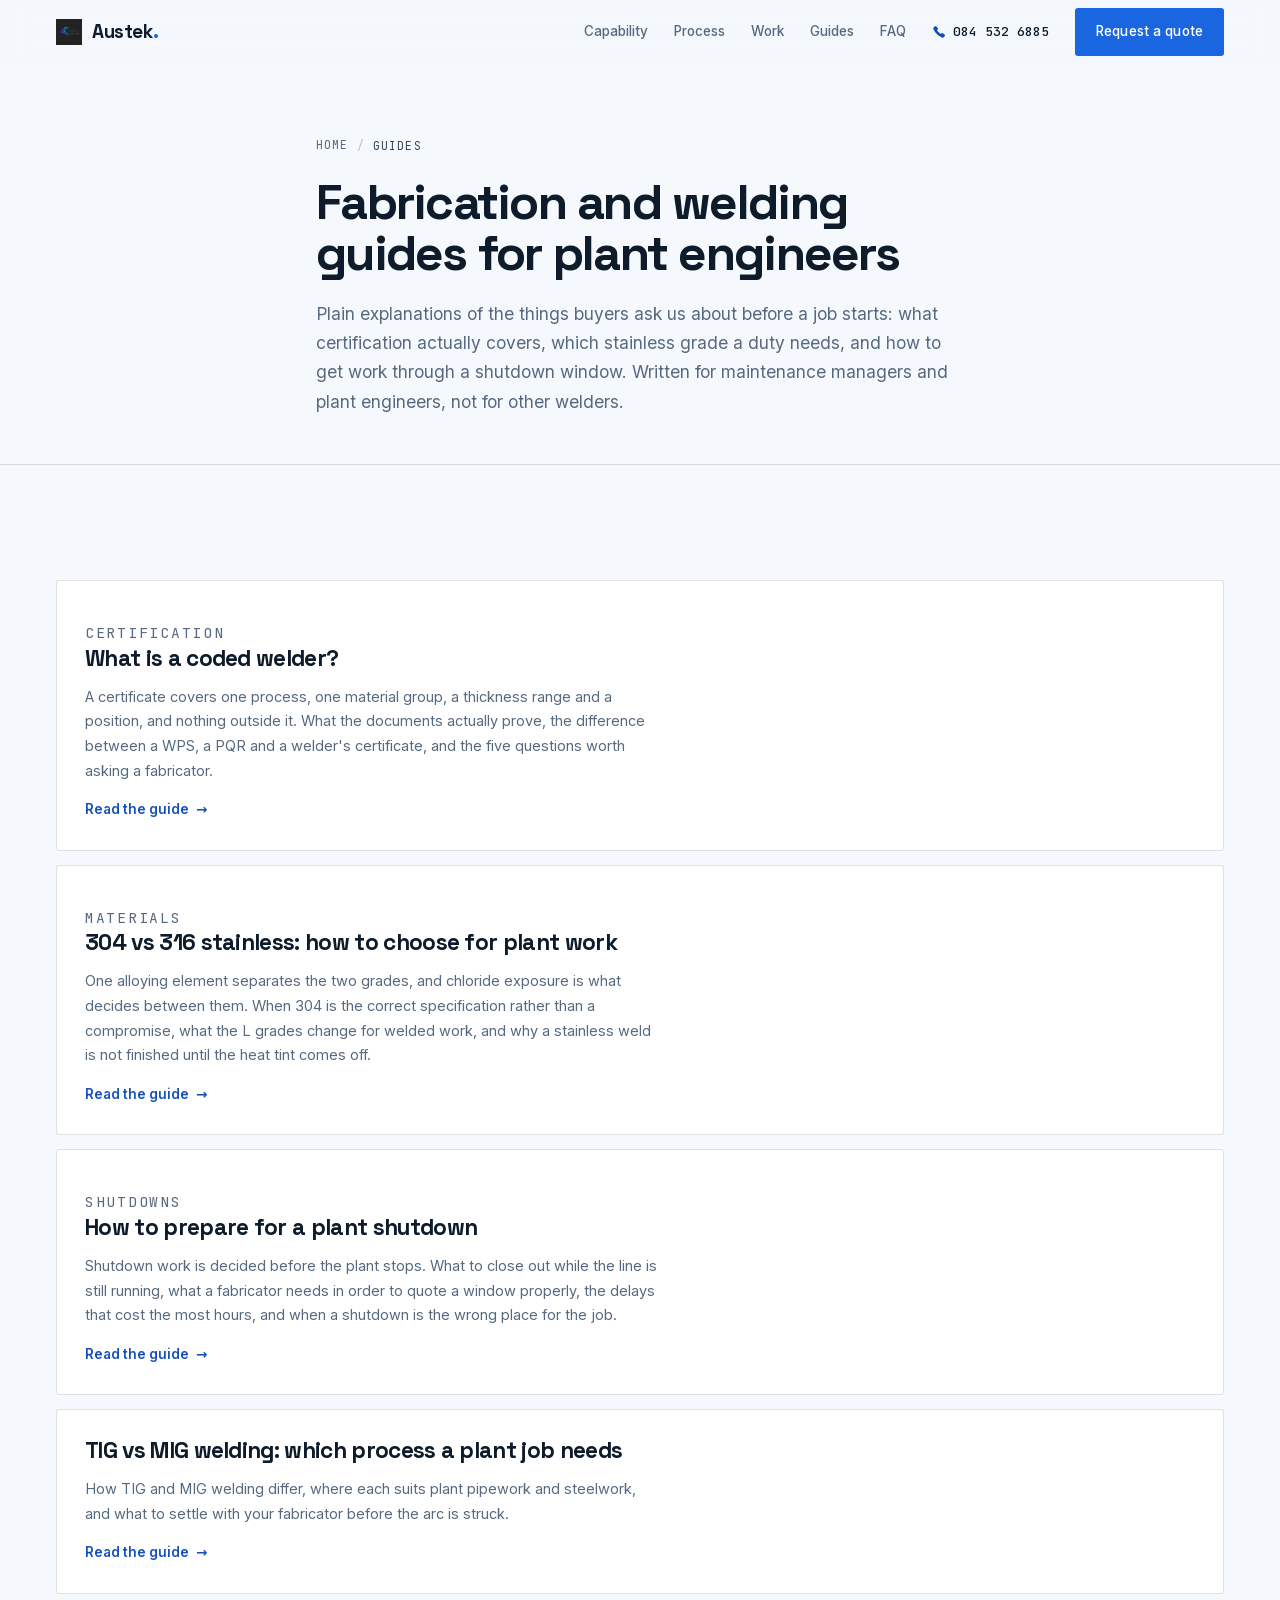
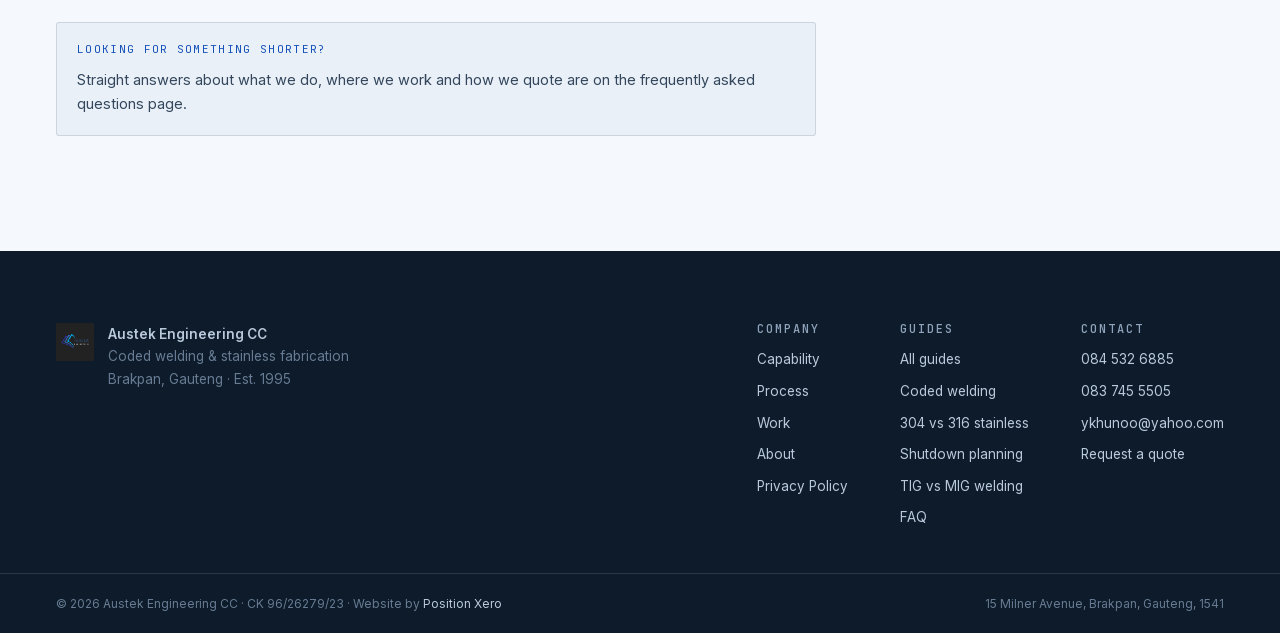
==== commit 0c997036: "Austek Engineering: copy on the homepage, FAQ and three guides (coded welder, 304 vs 316, plant shut" ====
--- a/blog/index.html
+++ b/blog/index.html
@@ -11,7 +11,7 @@
 <link rel="canonical" href="https://austekengineering.co.za/blog/">
 
 <meta property="og:type" content="website">
-<meta property="og:title" content="Guides — Austek Engineering">
+<meta property="og:title" content="Guides | Austek Engineering">
 <meta property="og:description" content="Practical guides on coded welding, TIG and MIG, stainless steel grades and plant shutdown work.">
 <meta property="og:image" content="https://austekengineering.co.za/assets/img/job-pipework.jpg">
 <meta property="og:url" content="https://austekengineering.co.za/blog/">
@@ -117,7 +117,7 @@
       </nav>
       <h1>Fabrication and welding guides for plant engineers</h1>
       <p class="phead__sub">
-        Plain explanations of the things buyers ask us about before a job starts &mdash; what
+        Plain explanations of the things buyers ask us about before a job starts: what
         certification actually covers, which stainless grade a duty needs, and how to get work
         through a shutdown window. Written for maintenance managers and plant engineers, not for
         other welders.
@@ -134,8 +134,8 @@
             <p class="pitem__k">Certification</p>
             <h2>What is a coded welder?</h2>
             <p>
-              A certificate covers one process, one material group, a thickness range and a position
-              &mdash; and nothing outside it. What the documents actually prove, the difference
+              A certificate covers one process, one material group, a thickness range and a position,
+              and nothing outside it. What the documents actually prove, the difference
               between a WPS, a PQR and a welder's certificate, and the five questions worth asking
               a fabricator.
             </p>
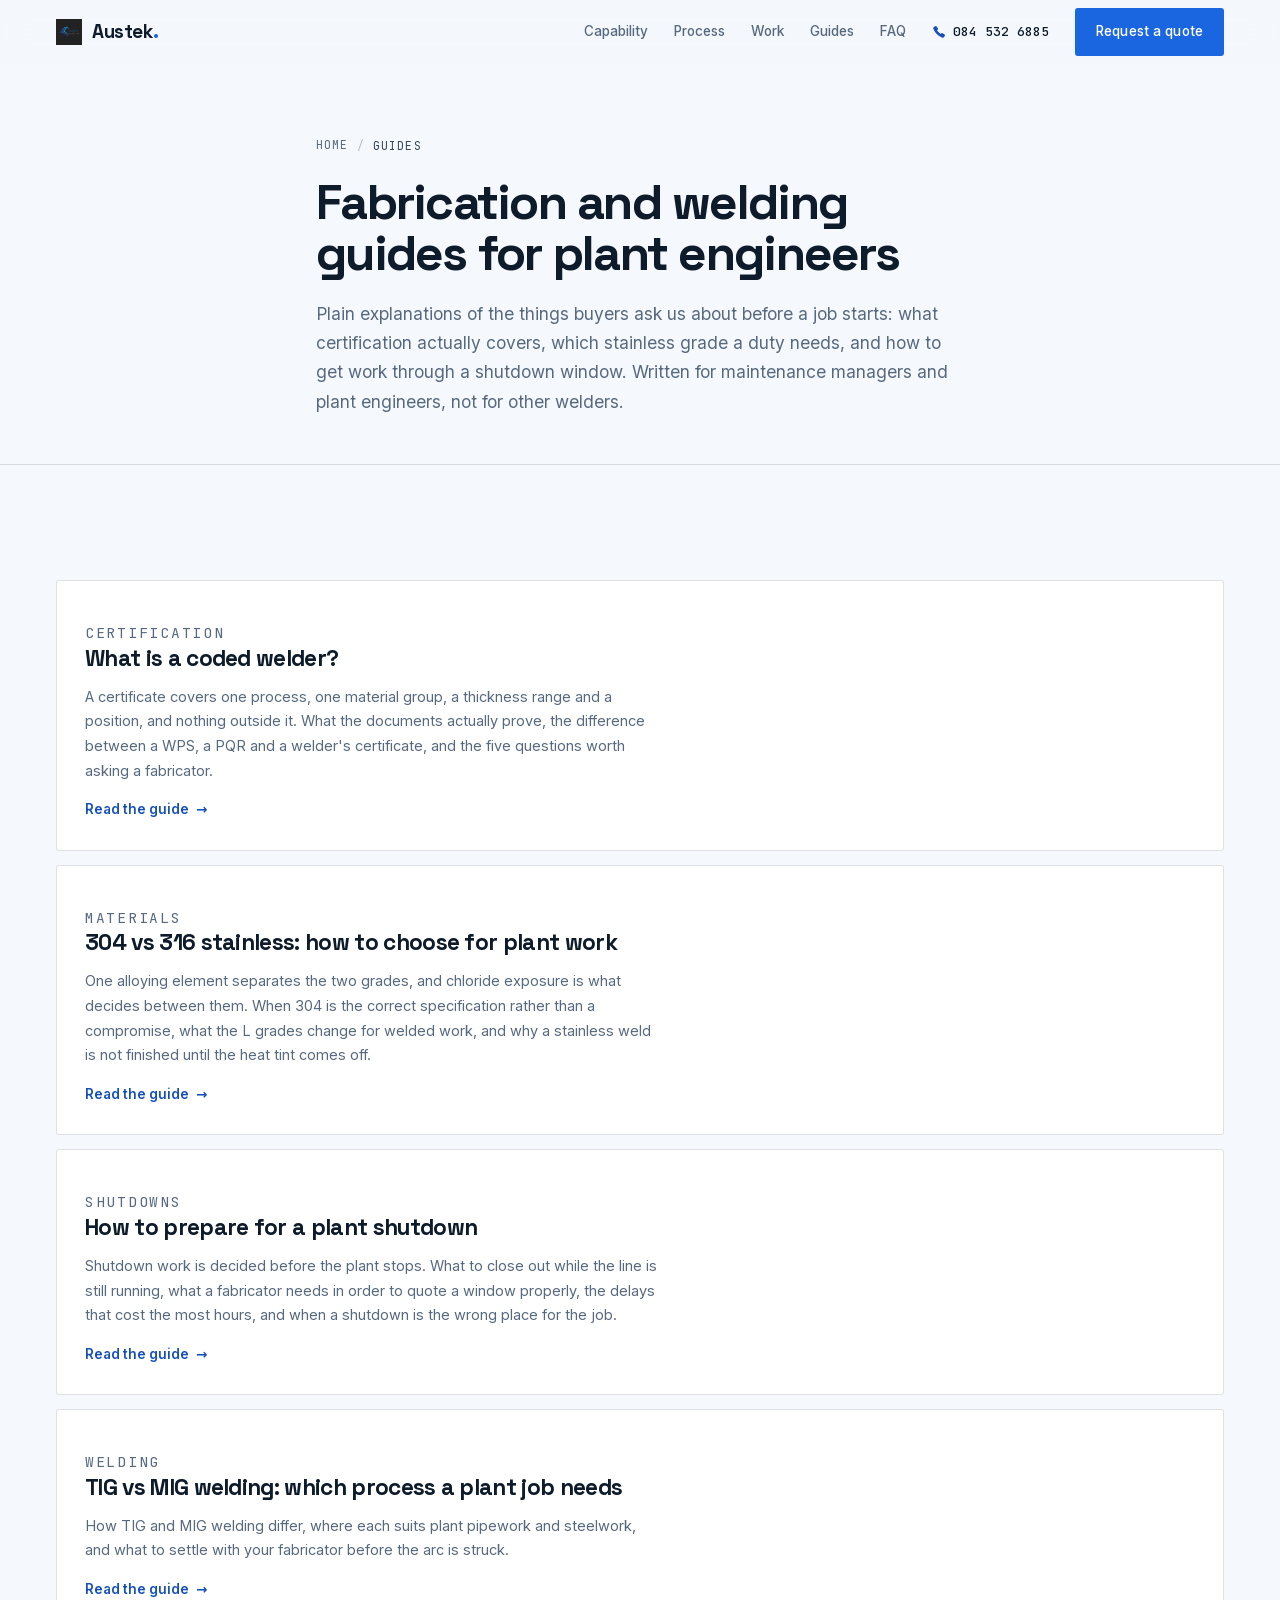
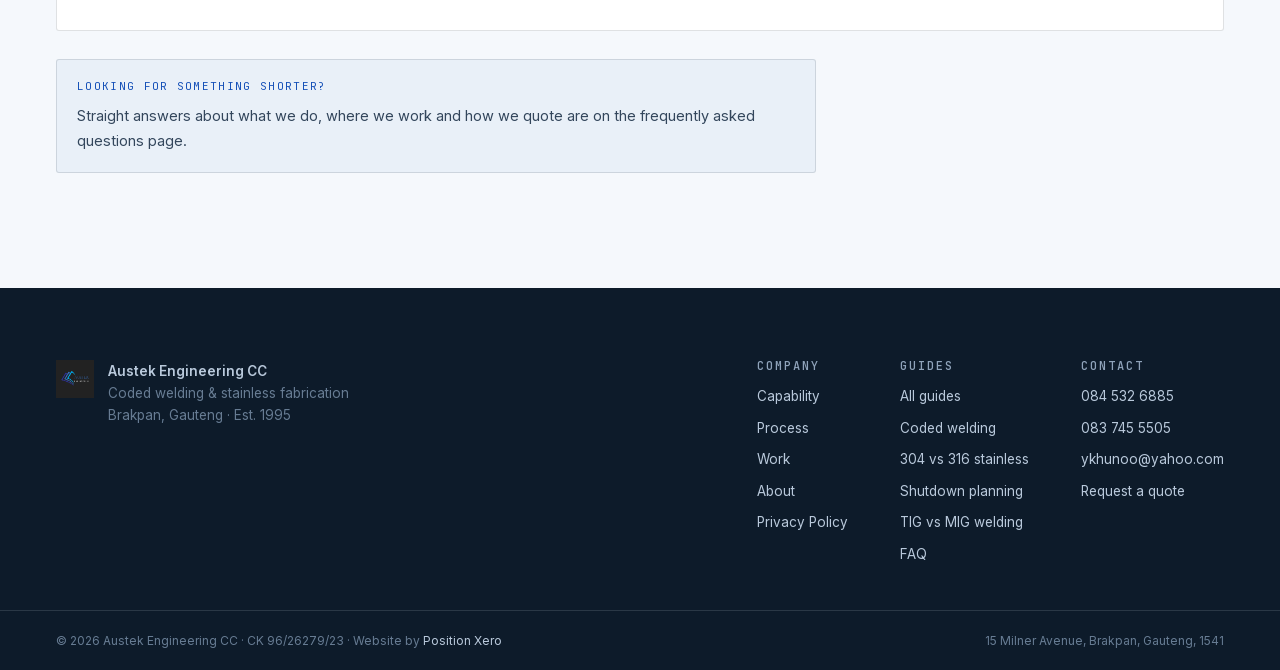
==== commit 0ed9b7a6: "Final check fixes (29 Oct): reading text 16px on phones (pages.css v5), 304 vs 316 and blog descript" ====
--- a/blog/index.html
+++ b/blog/index.html
@@ -6,7 +6,7 @@
 <script async src="https://www.googletagmanager.com/gtag/js?id=G-FDWZPK8DP4"></script>
 <script>window.dataLayer = window.dataLayer || []; function gtag(){dataLayer.push(arguments);} gtag('js', new Date()); gtag('config', 'G-FDWZPK8DP4');</script>
 <title>Fabrication &amp; Welding Guides for Plant Engineers | Austek</title>
-<meta name="description" content="Practical guides for plant engineers in Gauteng: welder certification, TIG and MIG welding, stainless steel grades and plant shutdown planning.">
+<meta name="description" content="Fabrication and welding guides for Gauteng plant engineers: coded welder certificates, TIG vs MIG, 304 vs 316 stainless and plant shutdown planning.">
 <meta name="theme-color" content="#0d1b2a">
 <link rel="canonical" href="https://austekengineering.co.za/blog/">
 
@@ -21,8 +21,8 @@
 <link rel="icon" href="/assets/img/favicon.svg?v=4" type="image/svg+xml">
 <link rel="apple-touch-icon" href="/assets/img/austek-logo.png">
 
-<link rel="stylesheet" href="/assets/css/styles.css?v=11">
-<link rel="stylesheet" href="/assets/css/pages.css?v=3">
+<link rel="stylesheet" href="/assets/css/styles.css?v=12">
+<link rel="stylesheet" href="/assets/css/pages.css?v=5">
 
 <script type="application/ld+json">
 {
@@ -46,7 +46,7 @@
       "headline":"304 vs 316 stainless: how to choose for plant work",
       "url":"https://austekengineering.co.za/blog/304-vs-316-stainless-steel/",
       "datePublished":"2026-09-23",
-      "dateModified":"2026-09-23"
+      "dateModified":"2026-10-15"
     },
     {
       "@type":"BlogPosting",
@@ -102,7 +102,7 @@
     </nav>
 
     <button class="burger" id="burger" aria-expanded="false" aria-controls="nav" aria-label="Open menu">
-      <span></span><span></span>
+      <span></span><span></span><span></span>
     </button>
   </div>
 </header>
@@ -172,6 +172,7 @@
 
         <li class="pitem">
           <a href="/blog/tig-vs-mig-welding/">
+            <p class="pitem__k">Welding</p>
             <h2>TIG vs MIG welding: which process a plant job needs</h2>
             <p>
               How TIG and MIG welding differ, where each suits plant pipework and steelwork, and what to settle with your fabricator before the arc is struck.
--- a/assets/css/styles.css
+++ b/assets/css/styles.css
@@ -130,13 +130,17 @@
 .nav__call{display:inline-flex;align-items:center;gap:7px;font-family:var(--m);font-size:13px!important;color:var(--ink)!important}
 .nav__call svg{color:var(--arc-ink)}
 
-.burger{display:none;width:40px;height:40px;background:none;border:1px solid var(--rule-2);border-radius:3px;cursor:pointer;padding:0;place-items:center;gap:5px}
-.burger span{display:block;width:16px;height:1.5px;background:var(--ink);transition:transform .25s,opacity .2s}
-/* The two grid rows stretch to fill the 38px inside the border, so the bars
-   sit 21.5px apart, not 6.5px; at 3.25px they never met and drew a ">".
-   10.75px brings both to the centre and makes the X. */
-.burger[aria-expanded="true"] span:first-child{transform:translateY(10.75px) rotate(45deg)}
-.burger[aria-expanded="true"] span:last-child{transform:translateY(-10.75px) rotate(-45deg)}
+/* Menu button (phone audit, 28 October 2026). It was two 1.5px bars that the
+   grid rows pushed 21.5px apart, and at 1.5px they landed on half pixels and
+   drew at two different weights, so it did not read as a menu. Now three
+   2px bars 5px apart, stacked in the middle of a 44px button: 44 minus the
+   border leaves 42, the stack is 16, so every bar sits on a whole pixel.
+   Open, the middle bar fades and the outer two meet 7px in to make the X. */
+.burger{display:none;width:44px;height:44px;background:none;border:1px solid var(--rule-2);border-radius:3px;cursor:pointer;padding:0;flex-direction:column;align-items:center;justify-content:center;gap:5px}
+.burger span{display:block;flex:none;width:20px;height:2px;background:var(--ink);transition:transform .25s,opacity .2s}
+.burger[aria-expanded="true"] span:nth-child(1){transform:translateY(7px) rotate(45deg)}
+.burger[aria-expanded="true"] span:nth-child(2){opacity:0}
+.burger[aria-expanded="true"] span:nth-child(3){transform:translateY(-7px) rotate(-45deg)}
 
 /* ───────── hero (dark panel) ───────── */
 .hero{
@@ -249,7 +253,8 @@
 .quote p{font-family:var(--d);font-size:clamp(1.15rem,2vw,1.5rem);font-weight:500;letter-spacing:-.02em;line-height:1.35;color:var(--ink)}
 .quote footer{margin-top:16px;display:flex;flex-direction:column;gap:3px}
 .quote footer b{font-family:var(--m);font-size:12px;letter-spacing:.1em;text-transform:uppercase;color:var(--ink-2);font-weight:500}
-.quote footer span{font-family:var(--m);font-size:10.5px;letter-spacing:.14em;text-transform:uppercase;color:var(--ink-4)}
+/* "Managing Director" was --ink-4, 2.85:1 on the page; --ink-3 is 5.3:1. */
+.quote footer span{font-family:var(--m);font-size:10.5px;letter-spacing:.14em;text-transform:uppercase;color:var(--ink-3)}
 .prose{display:flex;flex-direction:column;gap:17px}
 .prose p{color:var(--ink-3);line-height:1.75;font-size:15px}
 .about__fig{margin:0;border:1px solid var(--rule)}
@@ -279,7 +284,10 @@
 
 .fwrap{border:1px solid var(--hair);background:var(--void)}
 .form{padding:clamp(24px,3vw,36px);display:flex;flex-direction:column;gap:18px}
-.form__t{font-family:var(--m);font-size:11px;letter-spacing:.16em;text-transform:uppercase;color:var(--fg-4)}
+/* The form title and note were --fg-4, 4.0:1 on the form panel; --fg-3 is
+   6.7:1. The note's phone link moves to the lighter blue for the same
+   reason (3.3:1 to 4.7:1). 28 October 2026. */
+.form__t{font-family:var(--m);font-size:11px;letter-spacing:.16em;text-transform:uppercase;color:var(--fg-3)}
 .form__grid{display:grid;grid-template-columns:1fr 1fr;gap:18px}
 .f{display:flex;flex-direction:column;gap:8px}
 .f__l{font-family:var(--m);font-size:12px;letter-spacing:.14em;text-transform:uppercase;color:var(--fg-3)}
@@ -296,8 +304,8 @@
 .f__e{font-size:12px;color:#ff8f8f;min-height:0}
 .f.is-bad .f__i{border-color:#ff8f8f}
 .hp{position:absolute;left:-9999px;width:1px;height:1px;opacity:0}
-.form__note{font-size:12.5px;color:var(--fg-4);line-height:1.6}
-.form__note a{color:var(--arc)}
+.form__note{font-size:12.5px;color:var(--fg-3);line-height:1.6}
+.form__note a{color:var(--arc-2)}
 .form.is-sent .form__note{color:#6fdc8c}
 
 /* ───────── footer (dark) ───────── */
@@ -355,12 +363,25 @@
   .nav.is-open{opacity:1;transform:none;pointer-events:auto}
   .nav>a{padding:14px 0;border-bottom:1px solid var(--rule);font-size:15.5px}
   .nav .btn{margin-top:14px}
-  .burger{display:grid}
+  .burger{display:flex}
+  /* The logo is a dark square with the name set small inside it; at 26px it
+     read as a black tile. 40px lets the mark show, and the "Austek." beside
+     it carries the name (phone audit, 28 October 2026). */
+  .brand img{width:40px;height:40px}
   .trust__in{grid-template-columns:repeat(2,1fr)}
   .trust__i:nth-child(3){border-left:none}
   .trust__i:nth-child(n+3){border-top:1px solid var(--rule)}
   .callfab{display:grid}
-  .ftr{padding-bottom:72px}
+  /* The call button covers the bottom 72px of the screen (54px + 18px).
+     96px under the footer lets the last line scroll fully clear of it, and
+     the scroll padding keeps a field the browser scrolls to on focus (or
+     after a failed send) above it rather than under it. */
+  .ftr{padding-bottom:96px}
+  html{scroll-padding-bottom:88px}
+  /* While someone is typing in the quote form the button sat over the right
+     end of the field; it steps aside until the field loses focus. */
+  .callfab{transition:opacity .2s,visibility .2s}
+  body:has(.f__i:focus) .callfab{opacity:0;visibility:hidden}
 }
 @media (max-width:560px){
   .cards{grid-template-columns:1fr}
@@ -493,10 +514,21 @@
      each one a 44px tap and replaces the gap. */
   .ftr__nav div{gap:0}
   .ftr__nav a{padding-block:11px}
-  /* The floating call button covers the bottom 72px of the screen, and the
-     footer's 72px bottom padding only brought the last line level with
-     its top edge. 96px lets the page scroll fully clear of it. */
-  .ftr{padding-bottom:96px}
+  /* The footer's 96px bottom padding, which lets the page scroll clear of
+     the floating call button, now sits in the 820px block with the button
+     itself, so tablets get it too (28 October 2026). */
+
+  /* Phone audit, 28 October 2026: no reading text under 13px on a phone.
+     These labels were 10.5-12.5px. Same fonts, case and colours; the
+     letter-spacing on the work captions comes in a little so the larger
+     words still fit two lines on a 140px tile. */
+  .tag,.creds li,.hero__fig figcaption,.trust__i span,.site__loc,
+  .quote footer b,.quote footer span,.form__t,.form__note{font-size:13px}
+  /* At 13px the stat labels ran into the column rule on a 360px phone. */
+  .trust__i{padding-inline:6px}
+  .trust__i span{letter-spacing:.06em}
+  .gal__c{display:block;font-size:13px;letter-spacing:.04em;line-height:1.45;padding:24px 10px 9px}
+  .gal__c i{margin-right:2px}
 }
 
 /* ───────── footer credit ─────────
--- a/assets/css/pages.css
+++ b/assets/css/pages.css
@@ -74,10 +74,12 @@
    breaking the layout on a phone. */
 .tw{overflow-x:auto;margin-top:26px;border:1px solid var(--rule);border-radius:3px;background:var(--paper-3)}
 .tw table{border-collapse:collapse;width:100%;min-width:520px;font-size:14.5px}
+/* Caption and the Sources heading were --ink-4 (about 3:1); --ink-3 is
+   5.3:1 or better on every ground here. 28 October 2026. */
 .tw caption{
   caption-side:top;text-align:left;padding:14px 16px 0;
   font-family:var(--m);font-size:11px;letter-spacing:.1em;
-  text-transform:uppercase;color:var(--ink-4);
+  text-transform:uppercase;color:var(--ink-3);
 }
 .tw th,.tw td{padding:12px 16px;text-align:left;vertical-align:top;border-bottom:1px solid var(--rule)}
 .tw thead th{
@@ -103,7 +105,7 @@
 
 /* ───────── sources ───────── */
 .srcs{margin-top:clamp(40px,5vw,60px);padding-top:26px;border-top:1px solid var(--rule)}
-.srcs h2{font-family:var(--m);font-size:11.5px;letter-spacing:.14em;text-transform:uppercase;color:var(--ink-4);font-weight:500;margin:0 0 14px}
+.srcs h2{font-family:var(--m);font-size:11.5px;letter-spacing:.14em;text-transform:uppercase;color:var(--ink-3);font-weight:500;margin:0 0 14px}
 .srcs ol{margin:0;padding-left:18px;color:var(--ink-3);font-size:13.5px;line-height:1.7}
 .srcs li + li{margin-top:9px}
 .srcs a{color:var(--arc-ink);text-decoration:underline;text-underline-offset:2px;word-break:break-word}
@@ -157,7 +159,28 @@
 @media (max-width:560px){
   .answer{padding:17px 18px}
   .pcta{padding:22px}
-  .tw table{min-width:440px}
+  /* Tables fit the phone (phone audit, 28 October 2026). A 440px minimum
+     inside a 348px box cut the last column mid-word ("Chromiu") with
+     nothing to say it scrolled. The tables now take the width they are
+     given and wrap whole words, at 13.5px with tighter cell padding. */
+  .tw table{min-width:0;font-size:13.5px}
+  .tw th,.tw td{padding:10px 9px}
+  .tw th:first-child,.tw td:first-child{padding-left:12px}
+  .tw th:last-child,.tw td:last-child{padding-right:12px}
+  .tw thead th{white-space:normal;font-size:13px;letter-spacing:.02em}
+  .tw tbody th{font-size:13.5px}
+  .tw caption{padding:12px 12px 2px}
+  /* If a table still cannot fit (a very narrow screen), a soft shadow on the
+     edge that has more to show says it scrolls. The two white covers move
+     with the table and hide each shadow once that edge is reached. */
+  .tw{
+    background:
+      linear-gradient(90deg,var(--paper-3) 30%,rgba(255,255,255,0)) left/36px 100% no-repeat local,
+      linear-gradient(270deg,var(--paper-3) 30%,rgba(255,255,255,0)) right/36px 100% no-repeat local,
+      radial-gradient(farthest-side at 0 50%,rgba(13,27,42,.18),rgba(13,27,42,0)) left/12px 100% no-repeat scroll,
+      radial-gradient(farthest-side at 100% 50%,rgba(13,27,42,.18),rgba(13,27,42,0)) right/12px 100% no-repeat scroll,
+      var(--paper-3);
+  }
 }
 
 /* Phones (the same 640px line as styles.css). Breadcrumb links were 19px
@@ -170,4 +193,9 @@
      header where it could be neither read nor tapped. It now starts where
      the blog index and FAQ pages put theirs. */
   .post{padding-top:calc(var(--hdr) + 36px)}
-}
+  /* No reading text under 13px on a phone (28 October 2026): breadcrumb,
+     the byline and date line, table captions, note labels and the Sources
+     heading were 11-11.5px. */
+  .crumb,.post__meta,.tw caption,.note__k,.srcs h2{font-size:13px}
+  .rtxt p,.rtxt ul,.rtxt ol,.faq p,.faq ul,.note p,.pcta p,.pitem p:not(.pitem__k),.srcs ol{font-size:16px}
+}
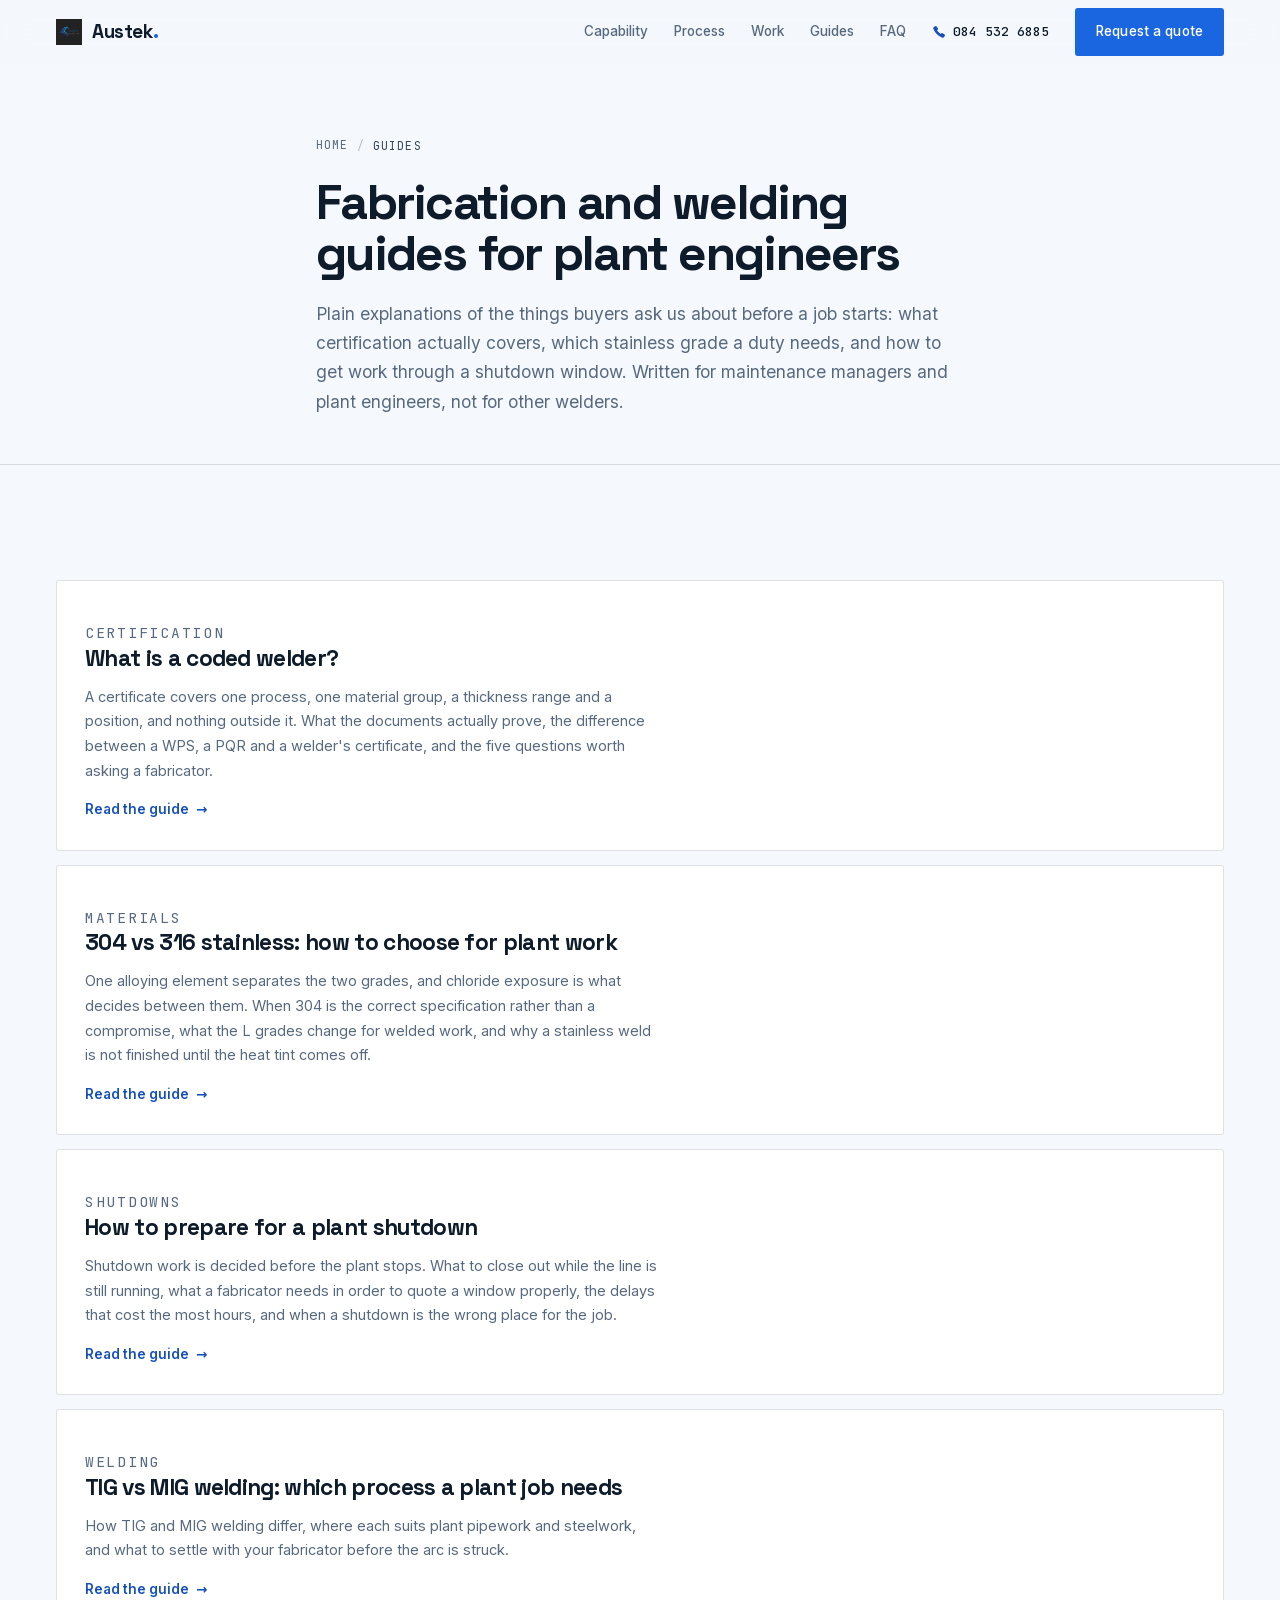
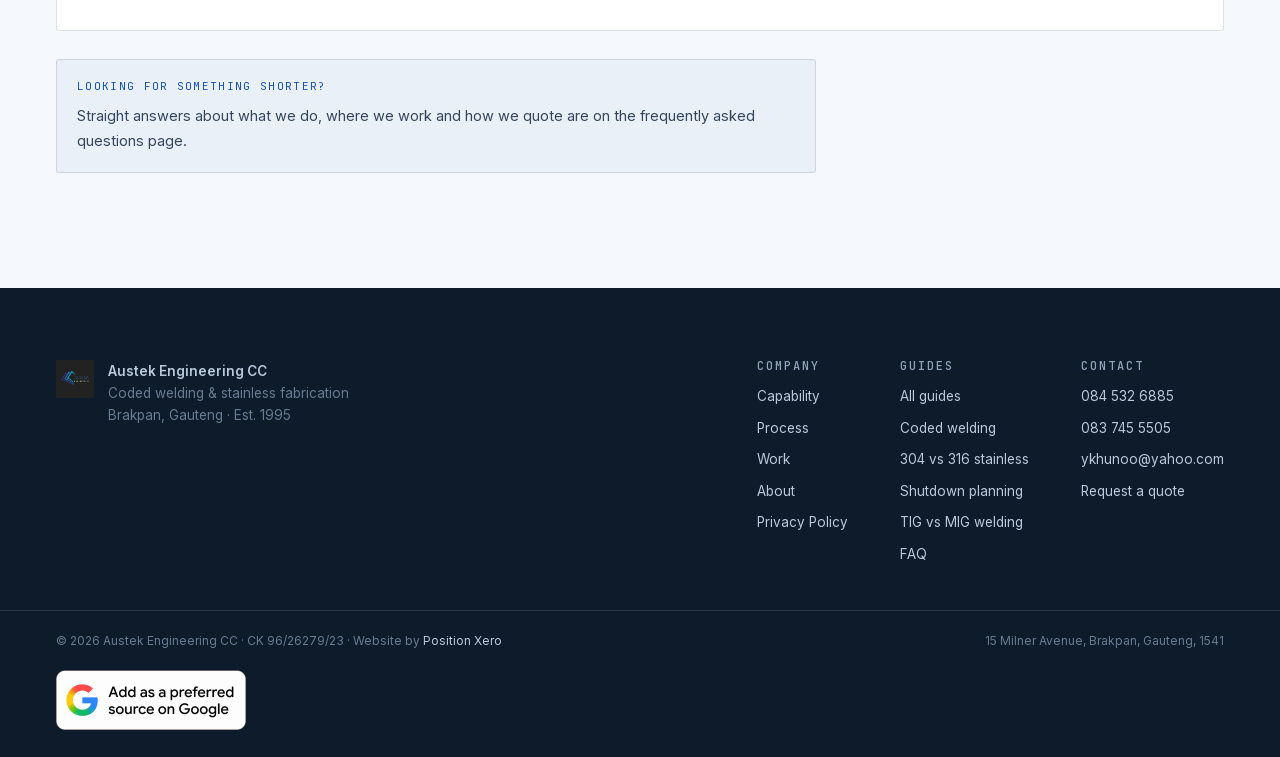
==== commit faacde82: "Footer: Google's official "Add as a preferred source" badge on every page (owner, 5 Nov 2026) Deepli" ====
--- a/blog/index.html
+++ b/blog/index.html
@@ -21,7 +21,7 @@
 <link rel="icon" href="/assets/img/favicon.svg?v=4" type="image/svg+xml">
 <link rel="apple-touch-icon" href="/assets/img/austek-logo.png">
 
-<link rel="stylesheet" href="/assets/css/styles.css?v=12">
+<link rel="stylesheet" href="/assets/css/styles.css?v=13">
 <link rel="stylesheet" href="/assets/css/pages.css?v=5">
 
 <script type="application/ld+json">
@@ -232,6 +232,11 @@
     <p>&copy; <span id="yr">2026</span> Austek Engineering CC &middot; CK 96/26279/23<span class="ftr__sep" aria-hidden="true"> &middot; </span><span class="ftr__credit">Website by <a href="https://www.positionxero.com/">Position Xero</a></span></p>
     <p>15 Milner Avenue, Brakpan, Gauteng, 1541</p>
   </div>
+  <div class="wrap ftr__source">
+    <a class="pref-source" href="https://www.google.com/preferences/source?q=austekengineering.co.za" target="_blank" rel="noopener" aria-label="Add Austek Engineering as a preferred source on Google">
+      <img src="/assets/img/google-preferred-source-light.png" width="190" height="60" alt="Add as a preferred source on Google" loading="lazy" decoding="async">
+    </a>
+  </div>
 </footer>
 
 <a class="callfab" href="tel:+27845326885" aria-label="Call Austek Engineering">
--- a/assets/css/styles.css
+++ b/assets/css/styles.css
@@ -544,3 +544,9 @@
   .ftr__credit{display:block;margin-top:6px}
   .ftr__credit a{display:inline-block;padding:4px 0}
 }
+
+/* ───────── preferred source badge ─────────
+   Google's own "Add as a preferred source" badge under the legal line (owner,
+   5 November 2026). Width and height are on the img, so nothing shifts. */
+.ftr__source{padding-bottom:20px}
+.pref-source{display:inline-block;line-height:0}
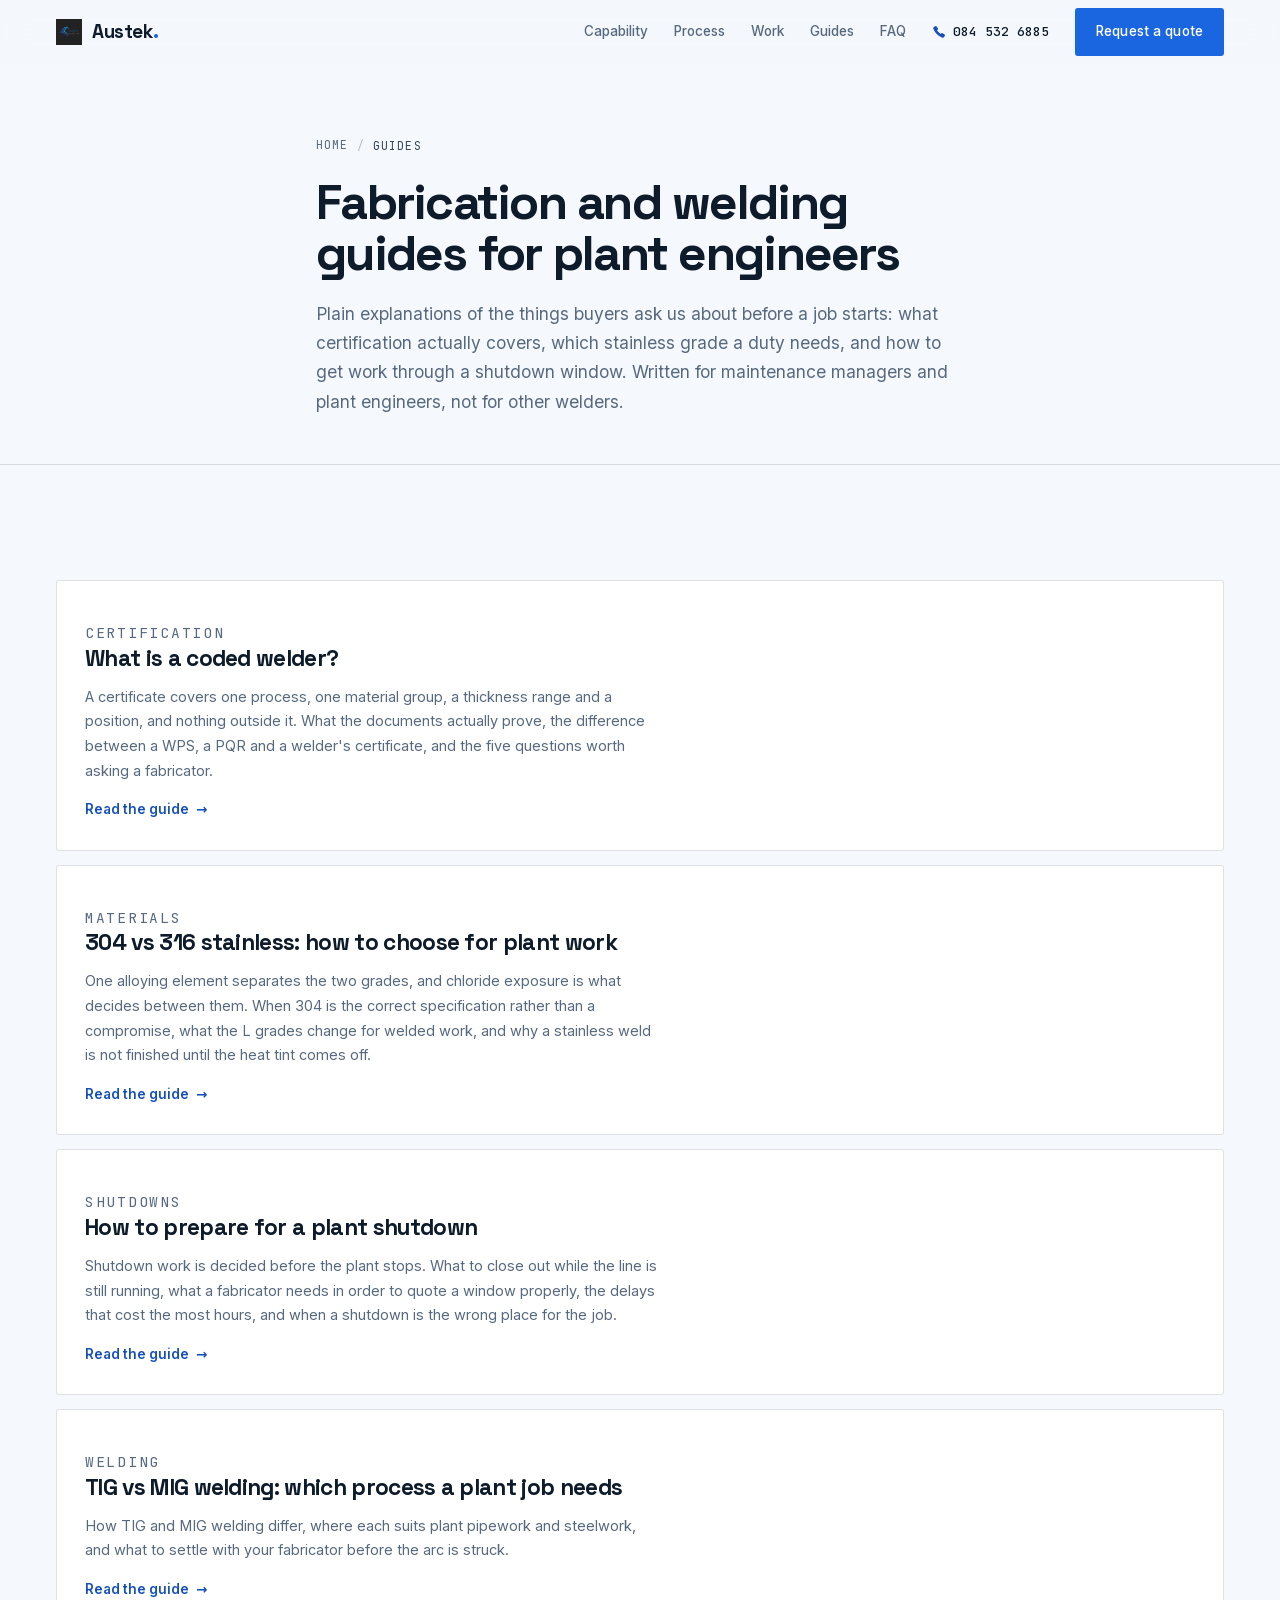
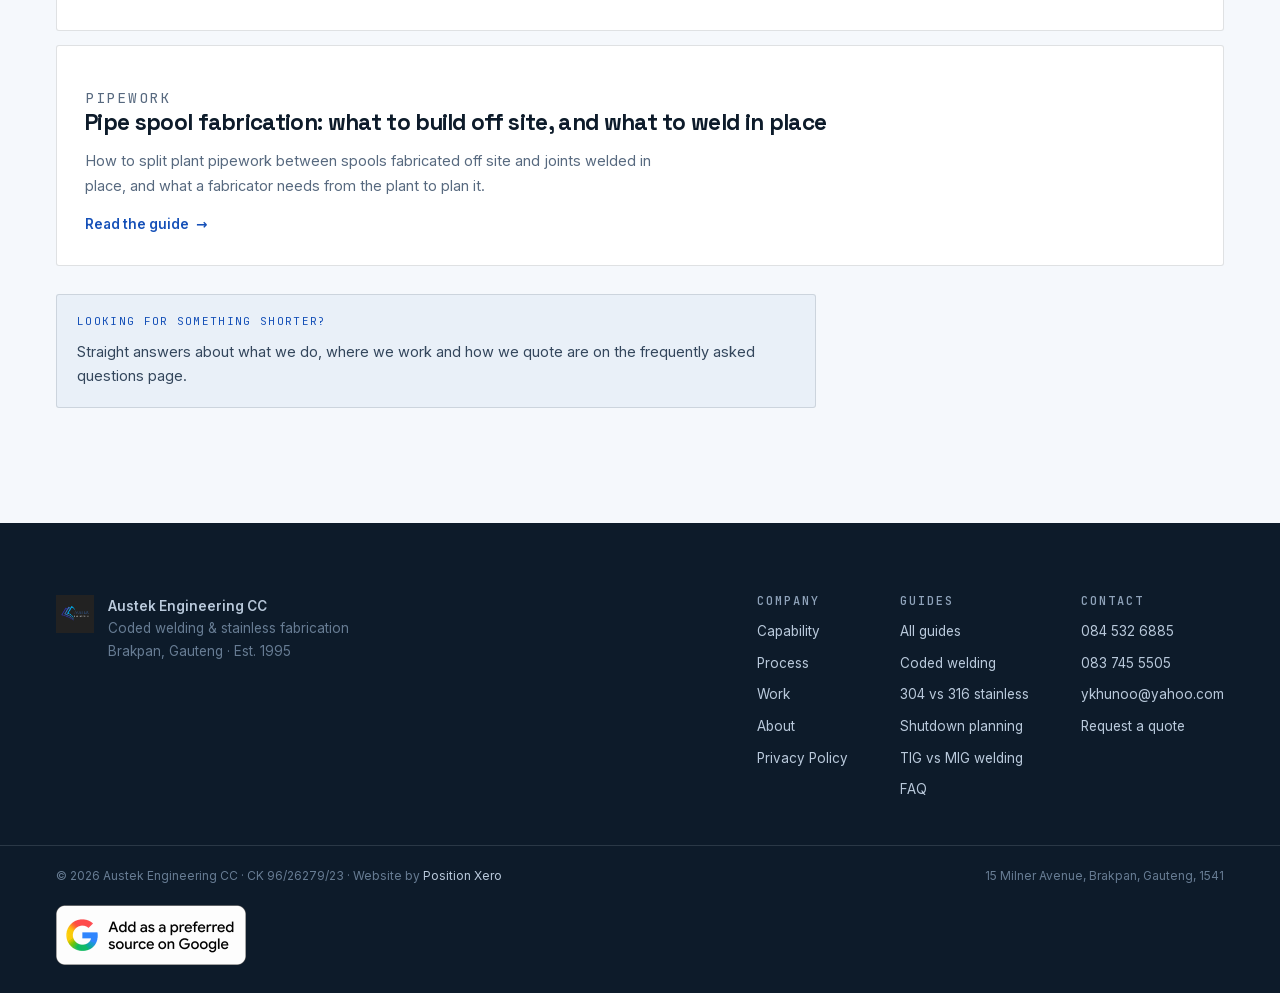
==== commit 27daee7b: "New guide: Pipe spool fabrication, what to build off site and what to weld in place (15 Nov 2026), p" ====
--- a/blog/index.html
+++ b/blog/index.html
@@ -22,7 +22,7 @@
 <link rel="apple-touch-icon" href="/assets/img/austek-logo.png">
 
 <link rel="stylesheet" href="/assets/css/styles.css?v=13">
-<link rel="stylesheet" href="/assets/css/pages.css?v=5">
+<link rel="stylesheet" href="/assets/css/pages.css?v=6">
 
 <script type="application/ld+json">
 {
@@ -61,6 +61,13 @@
       "url":"https://austekengineering.co.za/blog/tig-vs-mig-welding/",
       "datePublished":"2026-10-07",
       "dateModified":"2026-10-07"
+    },
+    {
+      "@type":"BlogPosting",
+      "headline":"Pipe spool fabrication: what to build off site, and what to weld in place",
+      "url":"https://austekengineering.co.za/blog/pipe-spool-fabrication/",
+      "datePublished":"2026-11-15",
+      "dateModified":"2026-11-15"
     }
   ]
 }
@@ -181,6 +188,17 @@
           </a>
         </li>
 
+        <li class="pitem">
+          <a href="/blog/pipe-spool-fabrication/">
+            <p class="pitem__k">Pipework</p>
+            <h2>Pipe spool fabrication: what to build off site, and what to weld in place</h2>
+            <p>
+              How to split plant pipework between spools fabricated off site and joints welded in place, and what a fabricator needs from the plant to plan it.
+            </p>
+            <span class="pitem__go">Read the guide <span aria-hidden="true">&rarr;</span></span>
+          </a>
+        </li>
+
       </ul>
 
       <div class="note" style="max-width:760px">
--- a/assets/css/pages.css
+++ b/assets/css/pages.css
@@ -199,3 +199,12 @@
   .crumb,.post__meta,.tw caption,.note__k,.srcs h2{font-size:13px}
   .rtxt p,.rtxt ul,.rtxt ol,.faq p,.faq ul,.note p,.pcta p,.pitem p:not(.pitem__k),.srcs ol{font-size:16px}
 }
+
+/* Post pictures (13 Nov 2026): one lead picture under the short answer, and
+   inline ones in the reading column. Width and height are set on every img,
+   so the page does not jump while they load. */
+.post__fig{margin:clamp(26px,3.5vw,36px) 0 0}
+.post__fig img{display:block;width:100%;height:auto;border-radius:12px;background:var(--paper-2)}
+.post__fig figcaption{margin-top:9px;font-size:13.5px;line-height:1.5;color:var(--ink-3)}
+.rtxt > .post__fig{margin-top:28px}
+.rtxt > .post__fig + *{margin-top:26px}
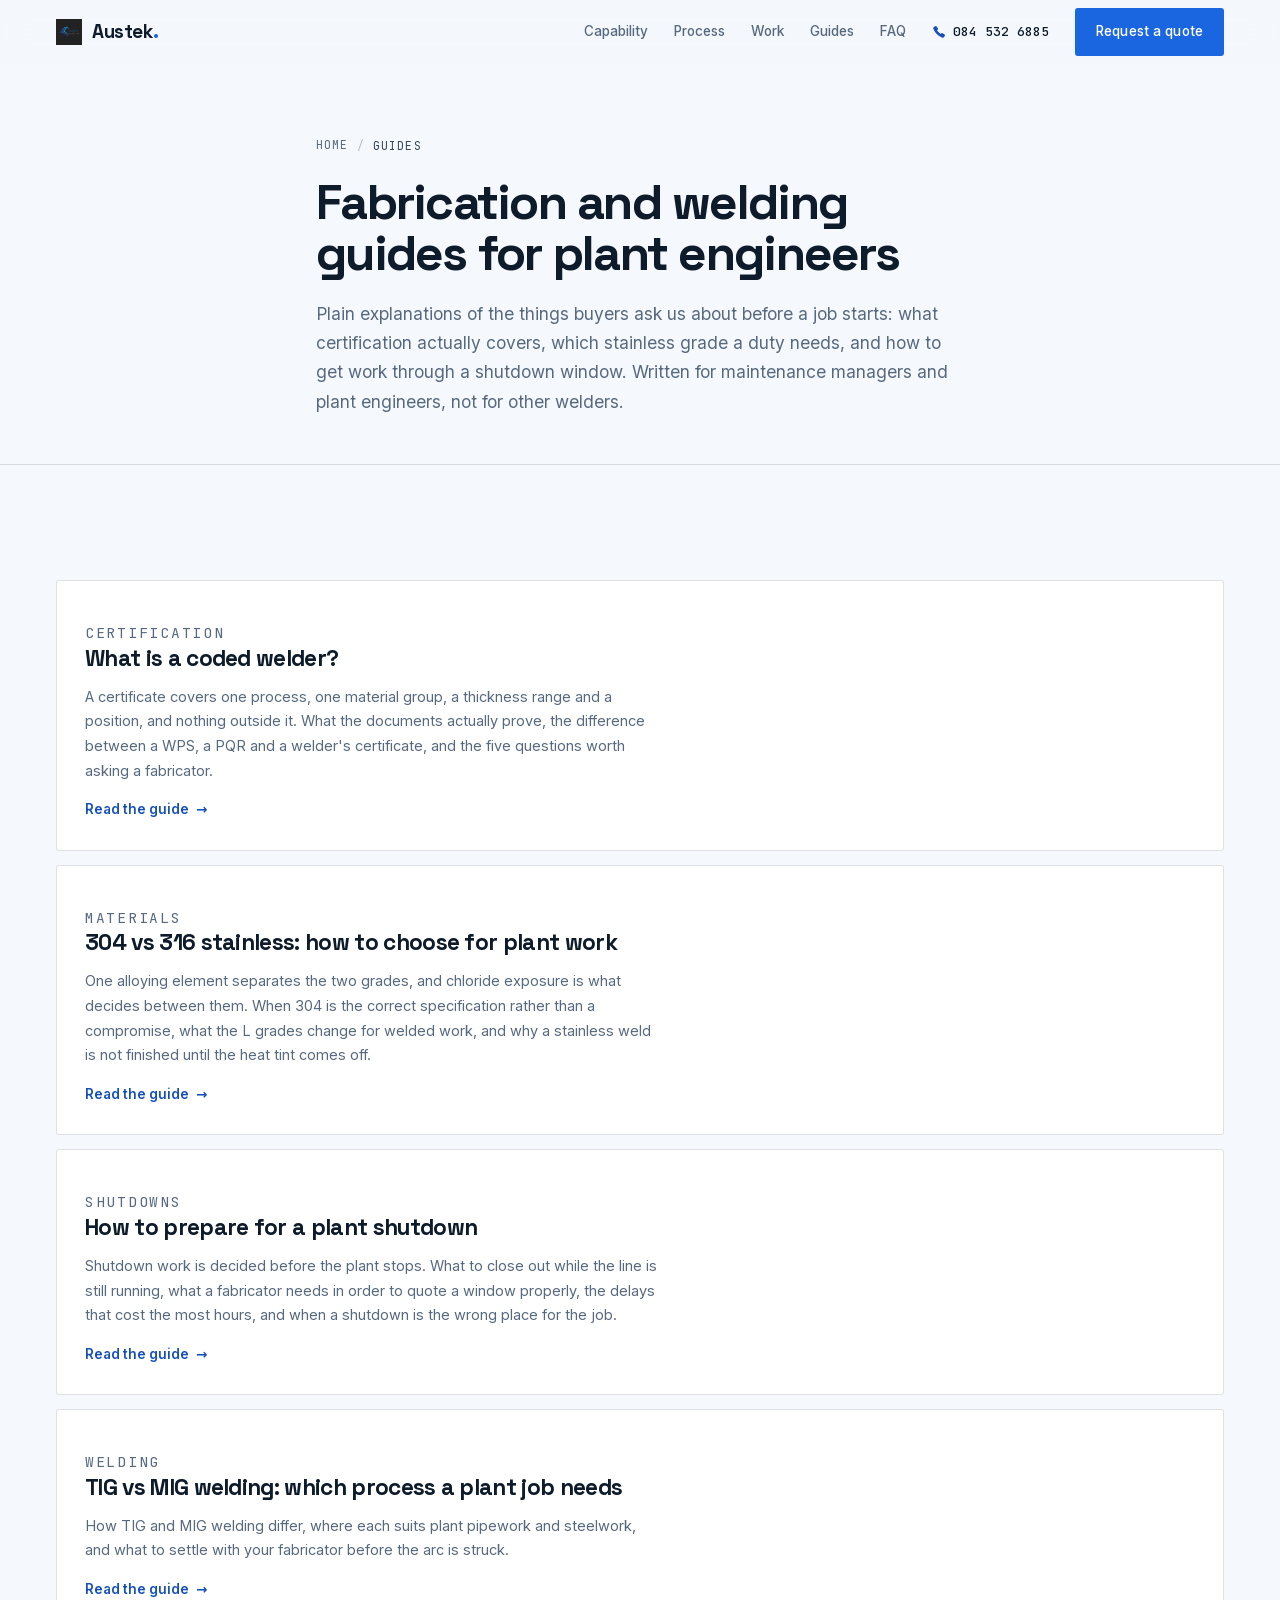
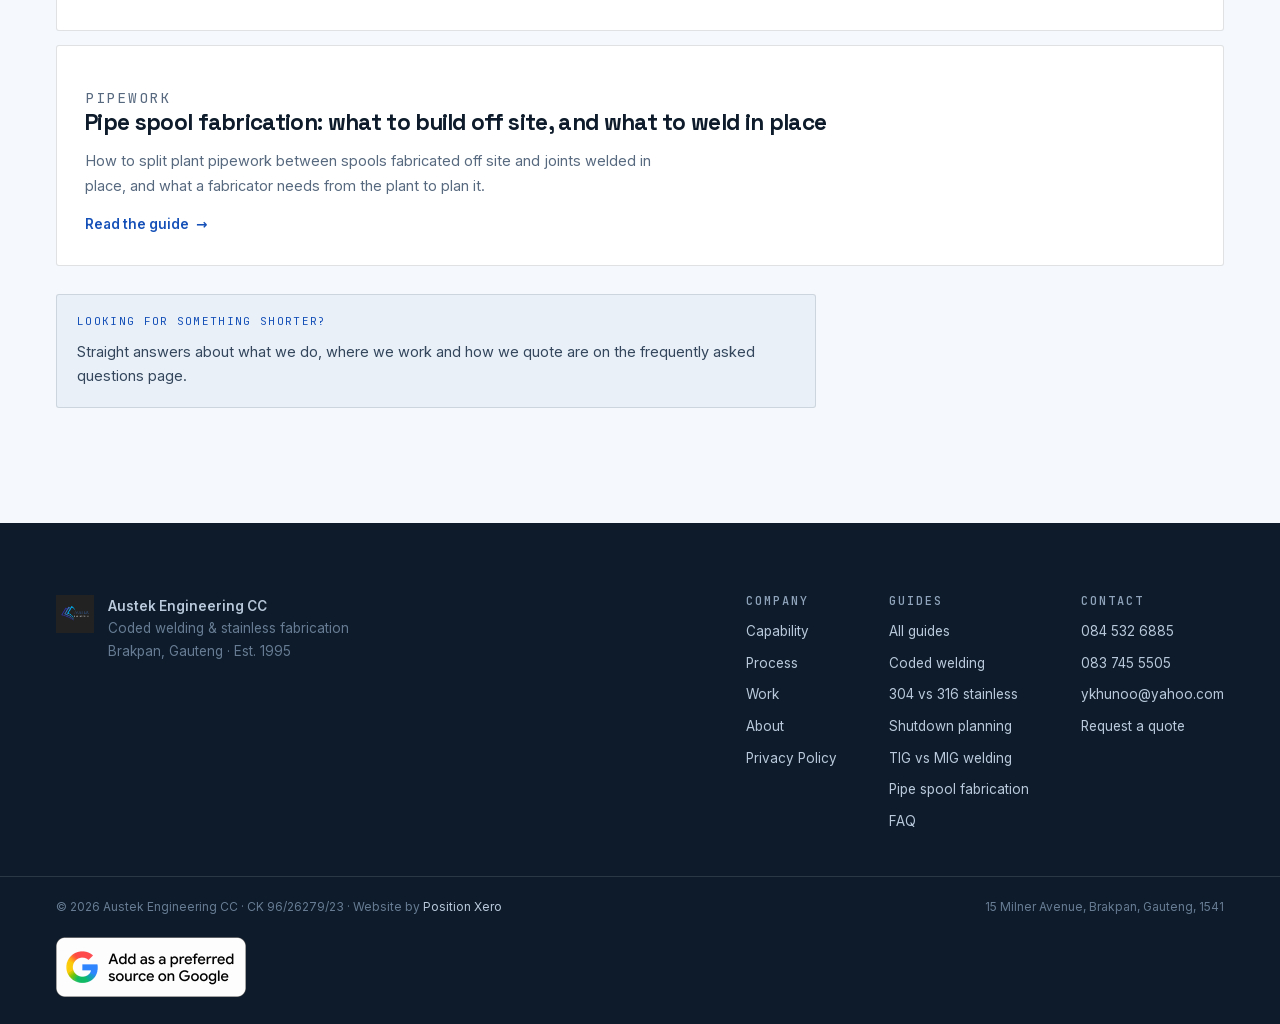
==== commit fff72fbd: "Internal links (W27, 15 Nov 2026): the pipe spool guide gets body links on existing words from the F" ====
--- a/blog/index.html
+++ b/blog/index.html
@@ -235,6 +235,7 @@
         <a href="/blog/304-vs-316-stainless-steel/">304 vs 316 stainless</a>
         <a href="/blog/plant-shutdown-preparation/">Shutdown planning</a>
         <a href="/blog/tig-vs-mig-welding/">TIG vs MIG welding</a>
+        <a href="/blog/pipe-spool-fabrication/">Pipe spool fabrication</a>
         <a href="/faq/">FAQ</a>
       </div>
       <div>
